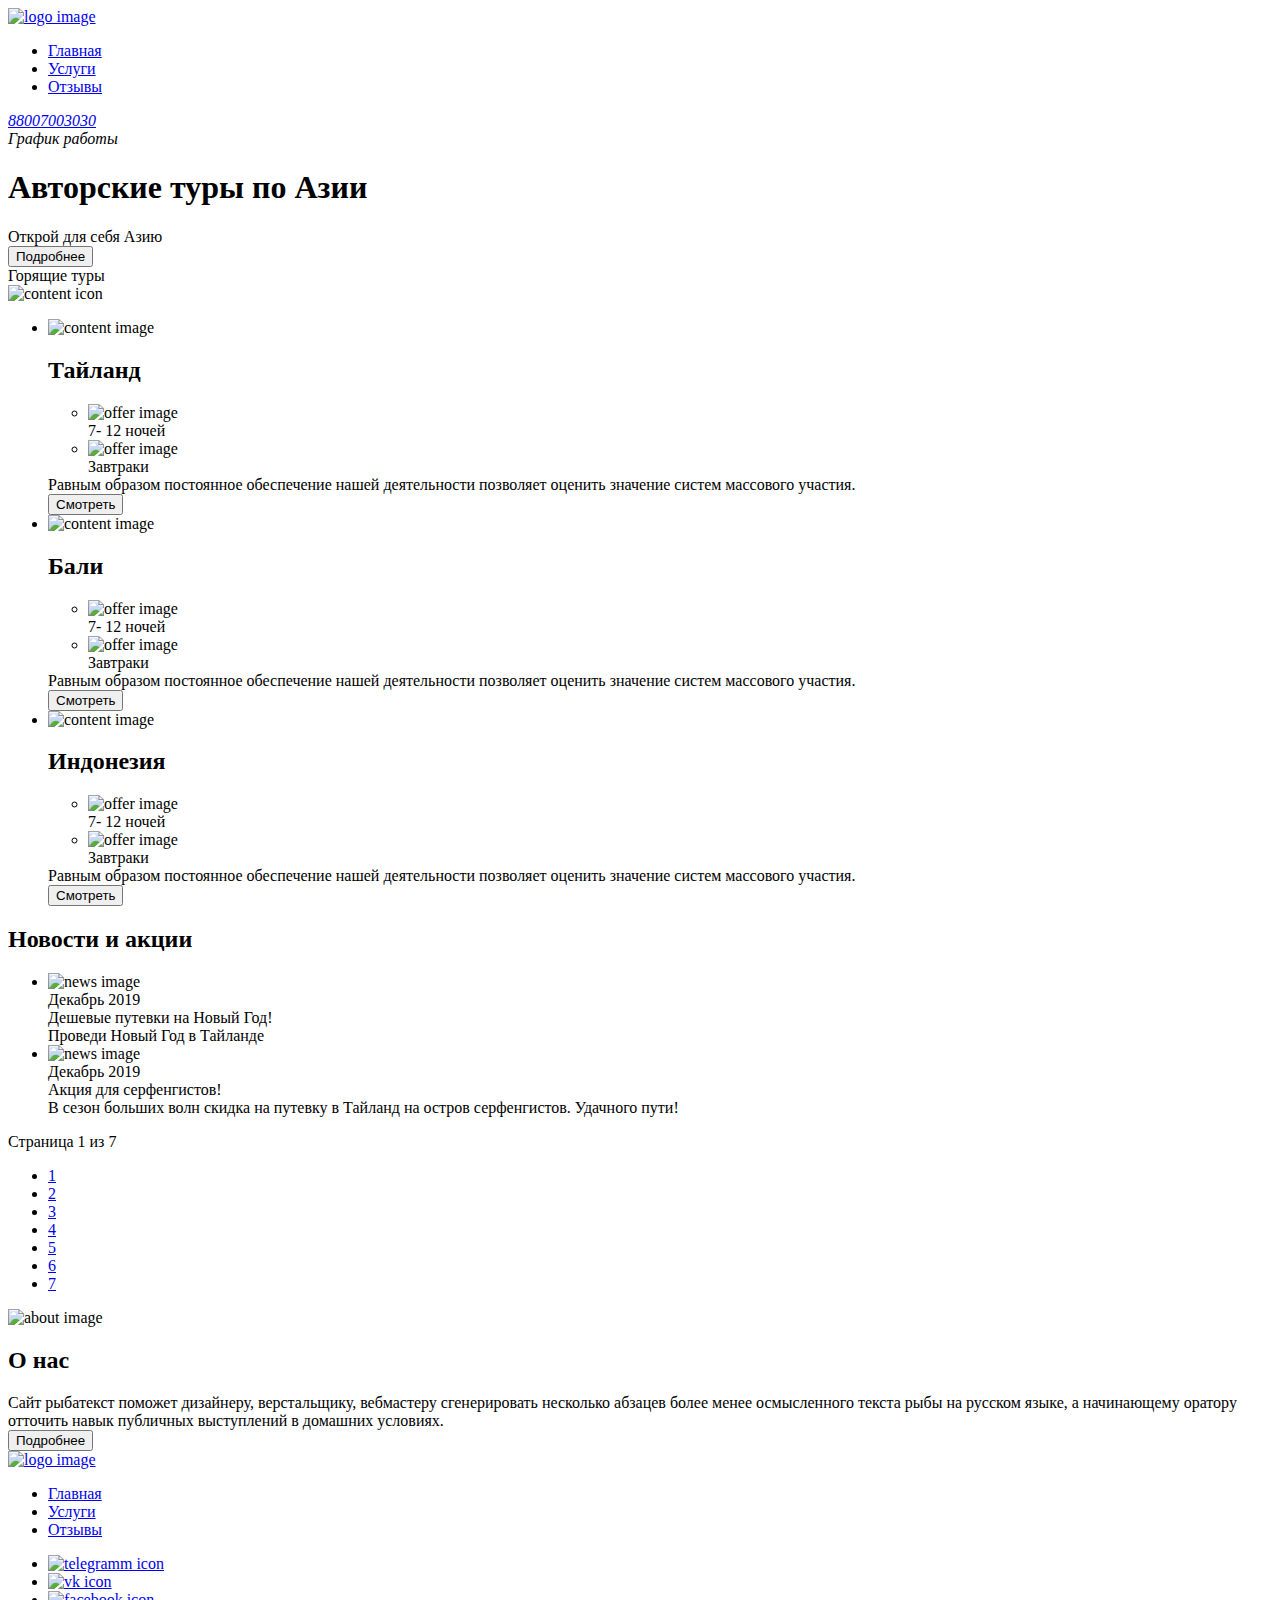
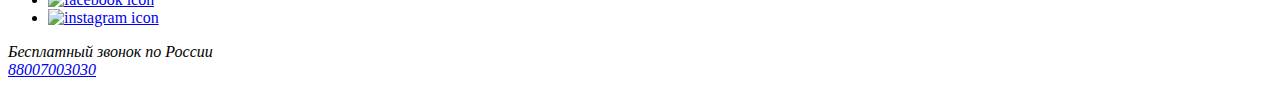
==== index.html @ bbbcaaaf "Add files via upload" ====
<!DOCTYPE html>
<html lang="ru">

<head>
    <meta charset="UTF-8">
    <meta http-equiv="X-UA-Compatible" content="IE=edge">
    <meta name="viewport" content="width=device-width, initial-scale=1.0">
    <title>Document</title>
</head>

<body>
    <div class="wrapper">
        <header class="header">
            <div class="logo">
                <a href="#" class="logo__link">
                    <img src="" alt="logo image" class="logo__img">
                </a>
            </div>
            <nav class="menu">
                <ul class="menu__list">
                    <li class="menu__item">
                        <a href="#" class="menu__link">Главная</a>
                    </li>
                    <li class="menu__item">
                        <a href="#" class="menu__link">Услуги</a>
                    </li>
                    <li class="menu__item">
                        <a href="#" class="menu__link">Отзывы</a>
                    </li>
                </ul>
            </nav>
            <address class="phones">
                <a href="tel:+78007003030" class="phones__number">88007003030</a>
                <div class="phones__graph">График работы</div>
            </address>
        </header>
        <main class="main">
            <section class="preview">
                <h1 class="preview__title">Авторские туры по Азии</h1>
                <div class="preview__text">Открой для себя Азию</div>
                <div class="preview__button">
                    <button class="button">Подробнее</button>
                </div>
            </section>
            <article class="content">
                <div class="content__text">Горящие туры</div>
                <img src="#" alt="content icon" class="content__image">
                <ul class="content__list">
                    <li class="content__item">
                        <img src="#" alt="content image" class="content__image">
                        <h2 class="content__title">Тайланд</h2>
                        <ul class="content__item__feature">
                            <li class="content__item__offer">
                                <img src="#" alt="offer image" class="offer__image">
                                <div class="content__item__text">7- 12 ночей</div>
                            </li>
                            <li class="content__item__offer">
                                <img src="#" alt="offer image" class="offer__image">
                                <div class="content__item__text">Завтраки</div>
                            </li>
                        </ul>
                        <div class="content__text">Равным образом постоянное обеспечение нашей деятельности позволяет оценить значение систем массового участия.</div>
                        <div class="content__button">
                            <button class="button">Смотреть</button>
                        </div>
                    </li>
                    <li class="content__item">
                        <img src="#" alt="content image" class="content__image">
                        <h2 class="content__title">Бали</h2>
                        <ul class="content__item__feature">
                            <li class="content__item__offer">
                                <img src="#" alt="offer image" class="offer__image">
                                <div class="content__item__text">7- 12 ночей</div>
                            </li>
                            <li class="content__item__offer">
                                <img src="#" alt="offer image" class="offer__image">
                                <div class="content__item__text">Завтраки</div>
                            </li>
                        </ul>
                        <div class="content__text">Равным образом постоянное обеспечение нашей деятельности позволяет оценить значение систем массового участия.</div>
                        <div class="content__button">
                            <button class="button">Смотреть</button>
                        </div>
                    </li>
                    <li class="content__item">
                        <img src="#" alt="content image" class="content__image">
                        <h2 class="content__title">Индонезия</h2>
                        <ul class="content__item__feature">
                            <li class="content__item__offer">
                                <img src="#" alt="offer image" class="offer__image">
                                <div class="content__item__text">7- 12 ночей</div>
                            </li>
                            <li class="content__item__offer">
                                <img src="#" alt="offer image" class="offer__image">
                                <div class="content__item__text">Завтраки</div>
                            </li>
                        </ul>
                        <div class="content__text">Равным образом постоянное обеспечение нашей деятельности позволяет оценить значение систем массового участия.</div>
                        <div class="content__button">
                            <button class="button">Смотреть</button>
                        </div>
                    </li>
                </ul>

            </article>          
            <div class="news">
                <h2 class="news__title">Новости и акции</h2>
                <ul class="news__list">
                    <li class="news__item">
                        <img src="" alt="news image" class="news__image">
                        <div class="news__date">
                            <span class="news__date-month">Декабрь</span>
                            <span class="news__date-year">2019</span>
                        </div>
                        <div class="news__subtitle">Дешевые путевки на Новый Год!</div>
                        <div class="news__info">Проведи Новый Год в Тайланде</div>
                    </li>
                    <li class="news__item">
                        <img src="" alt="news image" class="news__image">
                        <div class="news__date">
                            <span class="news__date-month">Декабрь</span>
                            <span class="news__date-year">2019</span>
                        </div>
                        <div class="news__subtitle">Акция для серфенгистов!</div>
                        <div class="news__info">В сезон больших волн скидка на путевку в Тайланд на остров серфенгистов. Удачного пути!</div>
                    </li>
                </ul>
                <div class="paginator">
                    <div class="paginator__display">
                        Страница 
                        <span class="paginator__display-current">1</span>
                        из
                        <span class="paginator__display-current">7</span>
                    </div>
                <ul class="paginator__list">
                    <li class="paginator__item">
                        <a href="#" class="paginator__link">1</a>
                    </li>
                    <li class="paginator__item">
                        <a href="#" class="paginator__link">2</a>
                    </li>
                    <li class="paginator__item">
                        <a href="#" class="paginator__link">3</a>
                    </li>
                    <li class="paginator__item">
                        <a href="#" class="paginator__link">4</a>
                    </li>
                    <li class="paginator__item">
                        <a href="#" class="paginator__link">5</a>
                    </li>
                    <li class="paginator__item">
                        <a href="#" class="paginator__link">6</a>
                    </li>
                    <li class="paginator__item">
                        <a href="#" class="paginator__link">7</a>
                    </li>
                </ul>
                </div>
            </div>
            <div class="about">
                <img src="#" alt="about image" class="about__image">
                <div class="about__content">
                    <h2 class="about__title">О нас</h2>
                    <div class="about__information">
                        Сайт рыбатекст поможет дизайнеру, верстальщику, вебмастеру сгенерировать несколько абзацев более менее осмысленного текста рыбы на русском языке, а начинающему оратору отточить навык публичных выступлений в домашних условиях. 
                    </div>
                    <div class="about__button">
                        <button class="button">Подробнее</button>
                    </div>
                </div>
            </div>
        </main>
        <footer class="footer">
            <div class="logo">
                <a href="#" class="logo__link">
                    <img src="" alt="logo image" class="logo__img">
                </a>
            </div>
            <nav class="menu">
                <ul class="menu__list">
                    <li class="menu__item">
                        <a href="#" class="menu__link">Главная</a>
                    </li>
                    <li class="menu__item">
                        <a href="#" class="menu__link">Услуги</a>
                    </li>
                    <li class="menu__item">
                        <a href="#" class="menu__link">Отзывы</a>
                    </li>
                </ul>
            </nav>
            <div class="socials">
                <ul class="socials__list">
                    <li class="socials__item">
                        <a href="#" class="socials__link">
                            <img src="#" alt="telegramm icon" class="socials__icon">
                        </a>
                    </li>
                    <li class="socials__item">
                        <a href="#" class="socials__link">
                            <img src="#" alt="vk icon" class="socials__icon">
                        </a>
                    </li>
                    <li class="socials__item">
                        <a href="#" class="socials__link">
                            <img src="#" alt="facebook icon" class="socials__icon">
                        </a>
                    </li>
                    <li class="socials__item">
                        <a href="#" class="socials__link">
                            <img src="#" alt="instagram icon" class="socials__icon">
                        </a>
                    </li>
                </ul>
            </div>
            <address class="phones">
                <div class="phones__graph">Бесплатный звонок по России</div>
                <a href="tel:+78007003030" class="phones__number">88007003030</a>
            </address>
        </footer>
    </div>
</body>
</html>
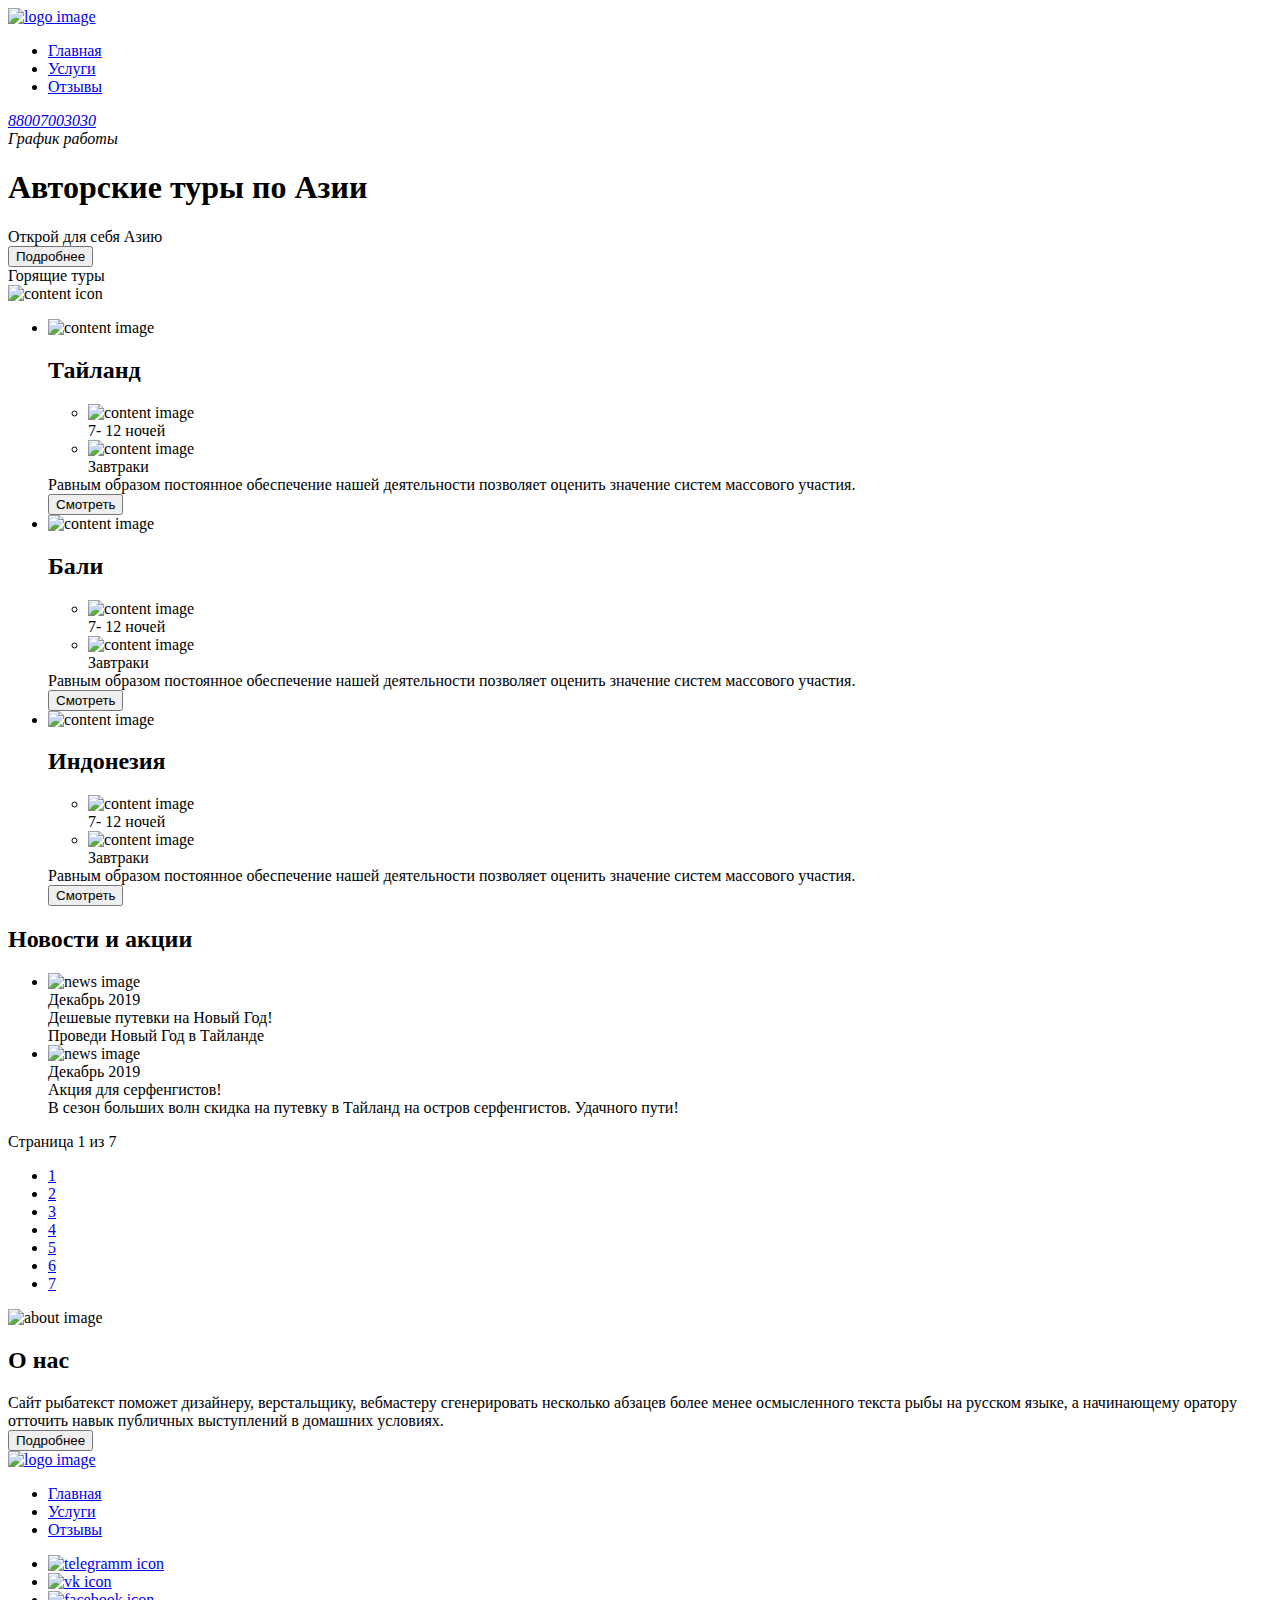
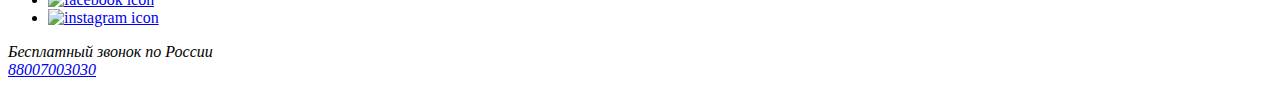
==== commit 7368dc26: "Исправил замечания" ====
--- a/index.html
+++ b/index.html
@@ -43,77 +43,86 @@
                 </div>
             </section>
             <article class="content">
-                <div class="content__text">Горящие туры</div>
-                <img src="#" alt="content icon" class="content__image">
-                <ul class="content__list">
-                    <li class="content__item">
-                        <img src="#" alt="content image" class="content__image">
-                        <h2 class="content__title">Тайланд</h2>
-                        <ul class="content__item__feature">
-                            <li class="content__item__offer">
-                                <img src="#" alt="offer image" class="offer__image">
-                                <div class="content__item__text">7- 12 ночей</div>
-                            </li>
-                            <li class="content__item__offer">
-                                <img src="#" alt="offer image" class="offer__image">
-                                <div class="content__item__text">Завтраки</div>
-                            </li>
-                        </ul>
-                        <div class="content__text">Равным образом постоянное обеспечение нашей деятельности позволяет оценить значение систем массового участия.</div>
-                        <div class="content__button">
-                            <button class="button">Смотреть</button>
-                        </div>
-                    </li>
-                    <li class="content__item">
-                        <img src="#" alt="content image" class="content__image">
-                        <h2 class="content__title">Бали</h2>
-                        <ul class="content__item__feature">
-                            <li class="content__item__offer">
-                                <img src="#" alt="offer image" class="offer__image">
-                                <div class="content__item__text">7- 12 ночей</div>
-                            </li>
-                            <li class="content__item__offer">
-                                <img src="#" alt="offer image" class="offer__image">
-                                <div class="content__item__text">Завтраки</div>
-                            </li>
-                        </ul>
-                        <div class="content__text">Равным образом постоянное обеспечение нашей деятельности позволяет оценить значение систем массового участия.</div>
-                        <div class="content__button">
-                            <button class="button">Смотреть</button>
-                        </div>
-                    </li>
-                    <li class="content__item">
-                        <img src="#" alt="content image" class="content__image">
-                        <h2 class="content__title">Индонезия</h2>
-                        <ul class="content__item__feature">
-                            <li class="content__item__offer">
-                                <img src="#" alt="offer image" class="offer__image">
-                                <div class="content__item__text">7- 12 ночей</div>
-                            </li>
-                            <li class="content__item__offer">
-                                <img src="#" alt="offer image" class="offer__image">
-                                <div class="content__item__text">Завтраки</div>
-                            </li>
-                        </ul>
-                        <div class="content__text">Равным образом постоянное обеспечение нашей деятельности позволяет оценить значение систем массового участия.</div>
-                        <div class="content__button">
-                            <button class="button">Смотреть</button>
-                        </div>
-                    </li>
-                </ul>
-
-            </article>          
+                <div class="contnet__title">
+                    <div class="content__text">Горящие туры</div>
+                    <img src="#" alt="content icon" class="content__image">
+                    <ul class="content__list">
+                        <li class="content__item">
+                            <img src="#" alt="content image" class="content__image">
+                            <h2 class="content__title">Тайланд</h2>
+                            <ul class="content__item-feature">
+                                <li class="content__item-offer">
+                                    <img src="#" alt="content image" class="content__image">
+                                    <div class="content__item-text">7- 12 ночей</div>
+                                </li>
+                                <li class="content__item-offer">
+                                    <img src="#" alt="content image" class="content__image">
+                                    <div class="content__item-text">Завтраки</div>
+                                </li>
+                            </ul>
+                            <div class="content__text">Равным образом постоянное обеспечение нашей деятельности
+                                позволяет
+                                оценить значение систем массового участия.</div>
+                            <div class="content__button">
+                                <button class="button">Смотреть</button>
+                            </div>
+                        </li>
+                        <li class="content__item">
+                            <img src="#" alt="content image" class="content__image">
+                            <h2 class="content__title">Бали</h2>
+                            <ul class="content__item-feature">
+                                <li class="content__item-offer">
+                                    <img src="#" alt="content image" class="content__image">
+                                    <div class="content__item-text">7- 12 ночей</div>
+                                </li>
+                                <li class="content__item-offer">
+                                    <img src="#" alt="content image" class="content__image">
+                                    <div class="content__item-text">Завтраки</div>
+                                </li>
+                            </ul>
+                            <div class="content__text">Равным образом постоянное обеспечение нашей деятельности
+                                позволяет
+                                оценить значение систем массового участия.</div>
+                            <div class="content__button">
+                                <button class="button">Смотреть</button>
+                            </div>
+                        </li>
+                        <li class="content__item">
+                            <img src="#" alt="content image" class="content__image">
+                            <h2 class="content__title">Индонезия</h2>
+                            <ul class="content__item-feature">
+                                <li class="content__item-offer">
+                                    <img src="#" alt="content image" class="content__image">
+                                    <div class="content__item-text">7- 12 ночей</div>
+                                </li>
+                                <li class="content__item-offer">
+                                    <img src="#" alt="content image" class="content__image">
+                                    <div class="content__item-text">Завтраки</div>
+                                </li>
+                            </ul>
+                            <div class="content__text">Равным образом постоянное обеспечение нашей деятельности
+                                позволяет
+                                оценить значение систем массового участия.</div>
+                            <div class="content__button">
+                                <button class="button">Смотреть</button>
+                            </div>
+                        </li>
+                    </ul>
+                </div>
+            </article>
             <div class="news">
                 <h2 class="news__title">Новости и акции</h2>
                 <ul class="news__list">
                     <li class="news__item">
                         <img src="" alt="news image" class="news__image">
-                        <div class="news__date">
-                            <span class="news__date-month">Декабрь</span>
-                            <span class="news__date-year">2019</span>
+                        <div class="news__subtitle">
+                            <div class="news__date">
+                                <span class="news__date-month">Декабрь</span>
+                                <span class="news__date-year">2019</span>
+                            </div>
+                            <div class="news__subtitle">Дешевые путевки на Новый Год!</div>
+                            <div class="news__info">Проведи Новый Год в Тайланде</div>
                         </div>
-                        <div class="news__subtitle">Дешевые путевки на Новый Год!</div>
-                        <div class="news__info">Проведи Новый Год в Тайланде</div>
                     </li>
                     <li class="news__item">
                         <img src="" alt="news image" class="news__image">
@@ -122,39 +131,40 @@
                             <span class="news__date-year">2019</span>
                         </div>
                         <div class="news__subtitle">Акция для серфенгистов!</div>
-                        <div class="news__info">В сезон больших волн скидка на путевку в Тайланд на остров серфенгистов. Удачного пути!</div>
+                        <div class="news__info">В сезон больших волн скидка на путевку в Тайланд на остров серфенгистов.
+                            Удачного пути!</div>
                     </li>
                 </ul>
                 <div class="paginator">
                     <div class="paginator__display">
-                        Страница 
+                        Страница
                         <span class="paginator__display-current">1</span>
                         из
                         <span class="paginator__display-current">7</span>
                     </div>
-                <ul class="paginator__list">
-                    <li class="paginator__item">
-                        <a href="#" class="paginator__link">1</a>
-                    </li>
-                    <li class="paginator__item">
-                        <a href="#" class="paginator__link">2</a>
-                    </li>
-                    <li class="paginator__item">
-                        <a href="#" class="paginator__link">3</a>
-                    </li>
-                    <li class="paginator__item">
-                        <a href="#" class="paginator__link">4</a>
-                    </li>
-                    <li class="paginator__item">
-                        <a href="#" class="paginator__link">5</a>
-                    </li>
-                    <li class="paginator__item">
-                        <a href="#" class="paginator__link">6</a>
-                    </li>
-                    <li class="paginator__item">
-                        <a href="#" class="paginator__link">7</a>
-                    </li>
-                </ul>
+                    <ul class="paginator__list">
+                        <li class="paginator__item">
+                            <a href="#" class="paginator__link">1</a>
+                        </li>
+                        <li class="paginator__item">
+                            <a href="#" class="paginator__link">2</a>
+                        </li>
+                        <li class="paginator__item">
+                            <a href="#" class="paginator__link">3</a>
+                        </li>
+                        <li class="paginator__item">
+                            <a href="#" class="paginator__link">4</a>
+                        </li>
+                        <li class="paginator__item">
+                            <a href="#" class="paginator__link">5</a>
+                        </li>
+                        <li class="paginator__item">
+                            <a href="#" class="paginator__link">6</a>
+                        </li>
+                        <li class="paginator__item">
+                            <a href="#" class="paginator__link">7</a>
+                        </li>
+                    </ul>
                 </div>
             </div>
             <div class="about">
@@ -162,7 +172,9 @@
                 <div class="about__content">
                     <h2 class="about__title">О нас</h2>
                     <div class="about__information">
-                        Сайт рыбатекст поможет дизайнеру, верстальщику, вебмастеру сгенерировать несколько абзацев более менее осмысленного текста рыбы на русском языке, а начинающему оратору отточить навык публичных выступлений в домашних условиях. 
+                        Сайт рыбатекст поможет дизайнеру, верстальщику, вебмастеру сгенерировать несколько абзацев более
+                        менее осмысленного текста рыбы на русском языке, а начинающему оратору отточить навык публичных
+                        выступлений в домашних условиях.
                     </div>
                     <div class="about__button">
                         <button class="button">Подробнее</button>
@@ -220,4 +232,5 @@
         </footer>
     </div>
 </body>
+
 </html>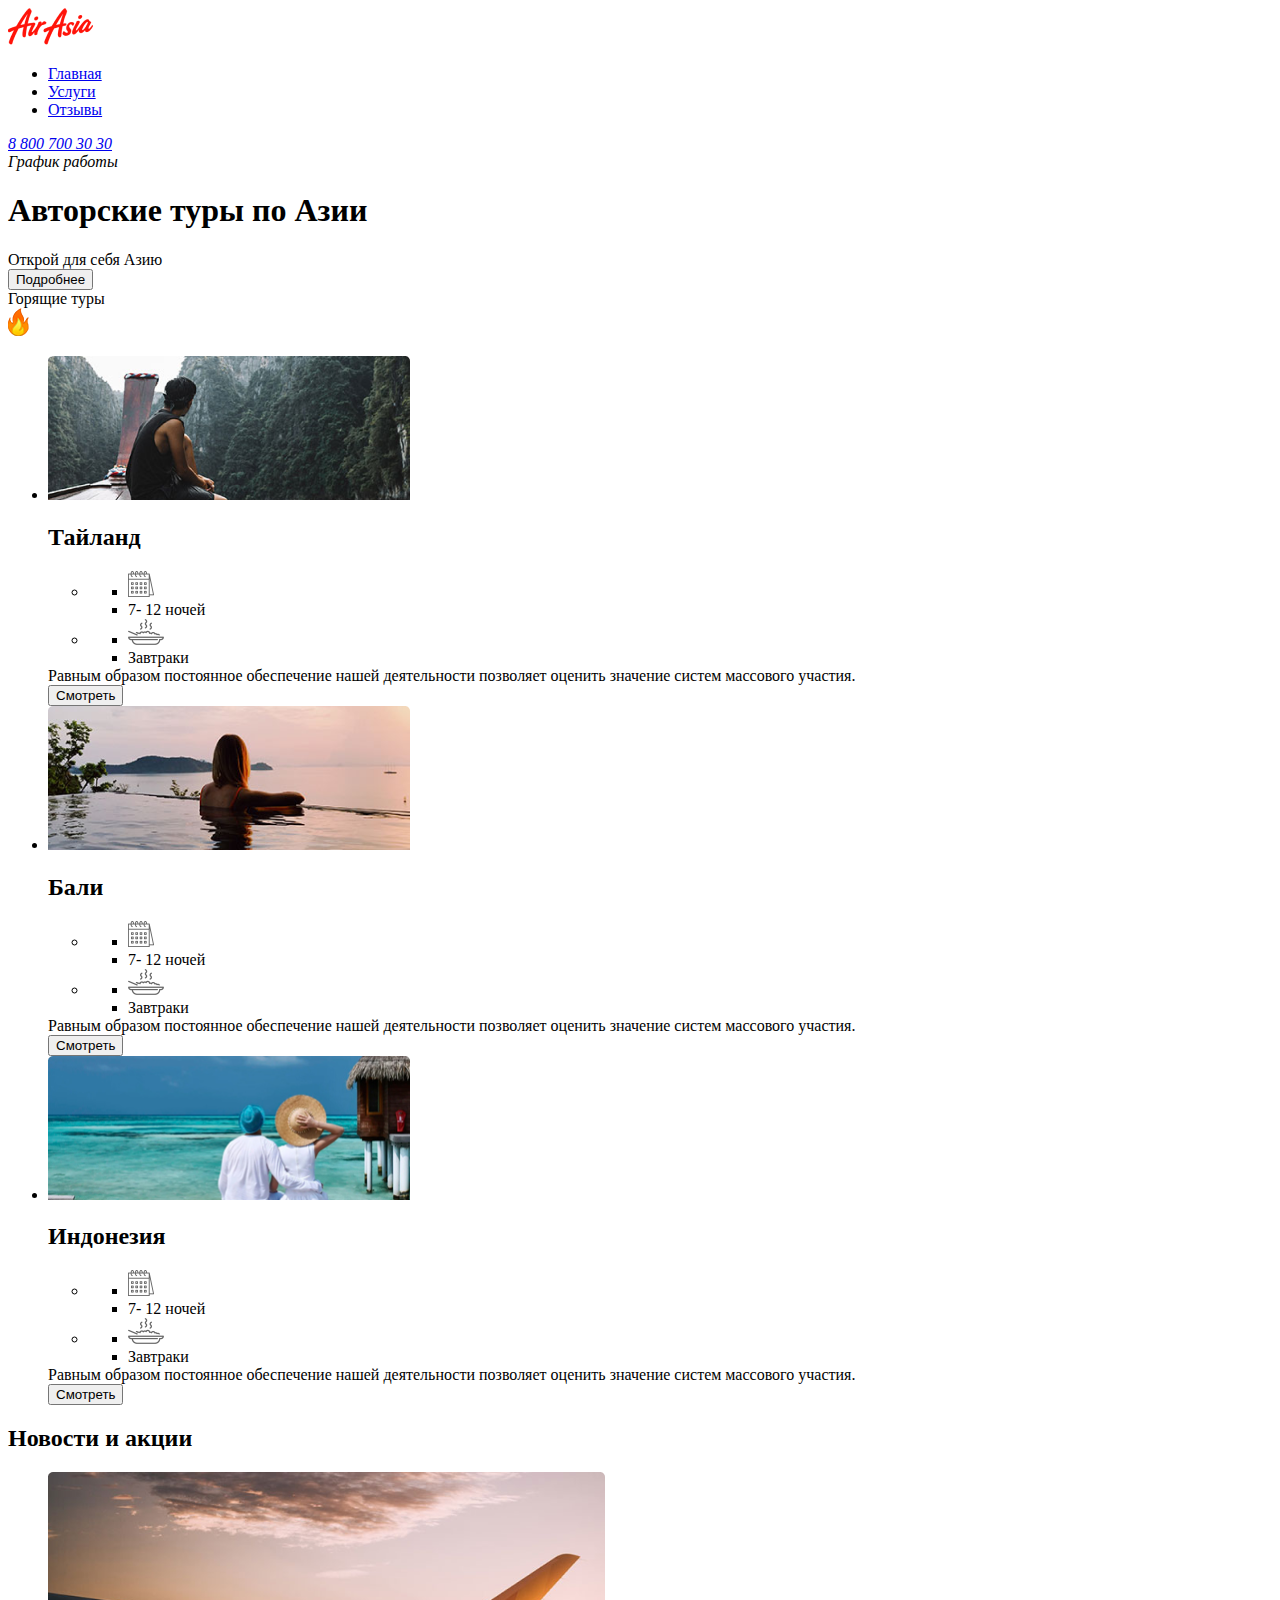
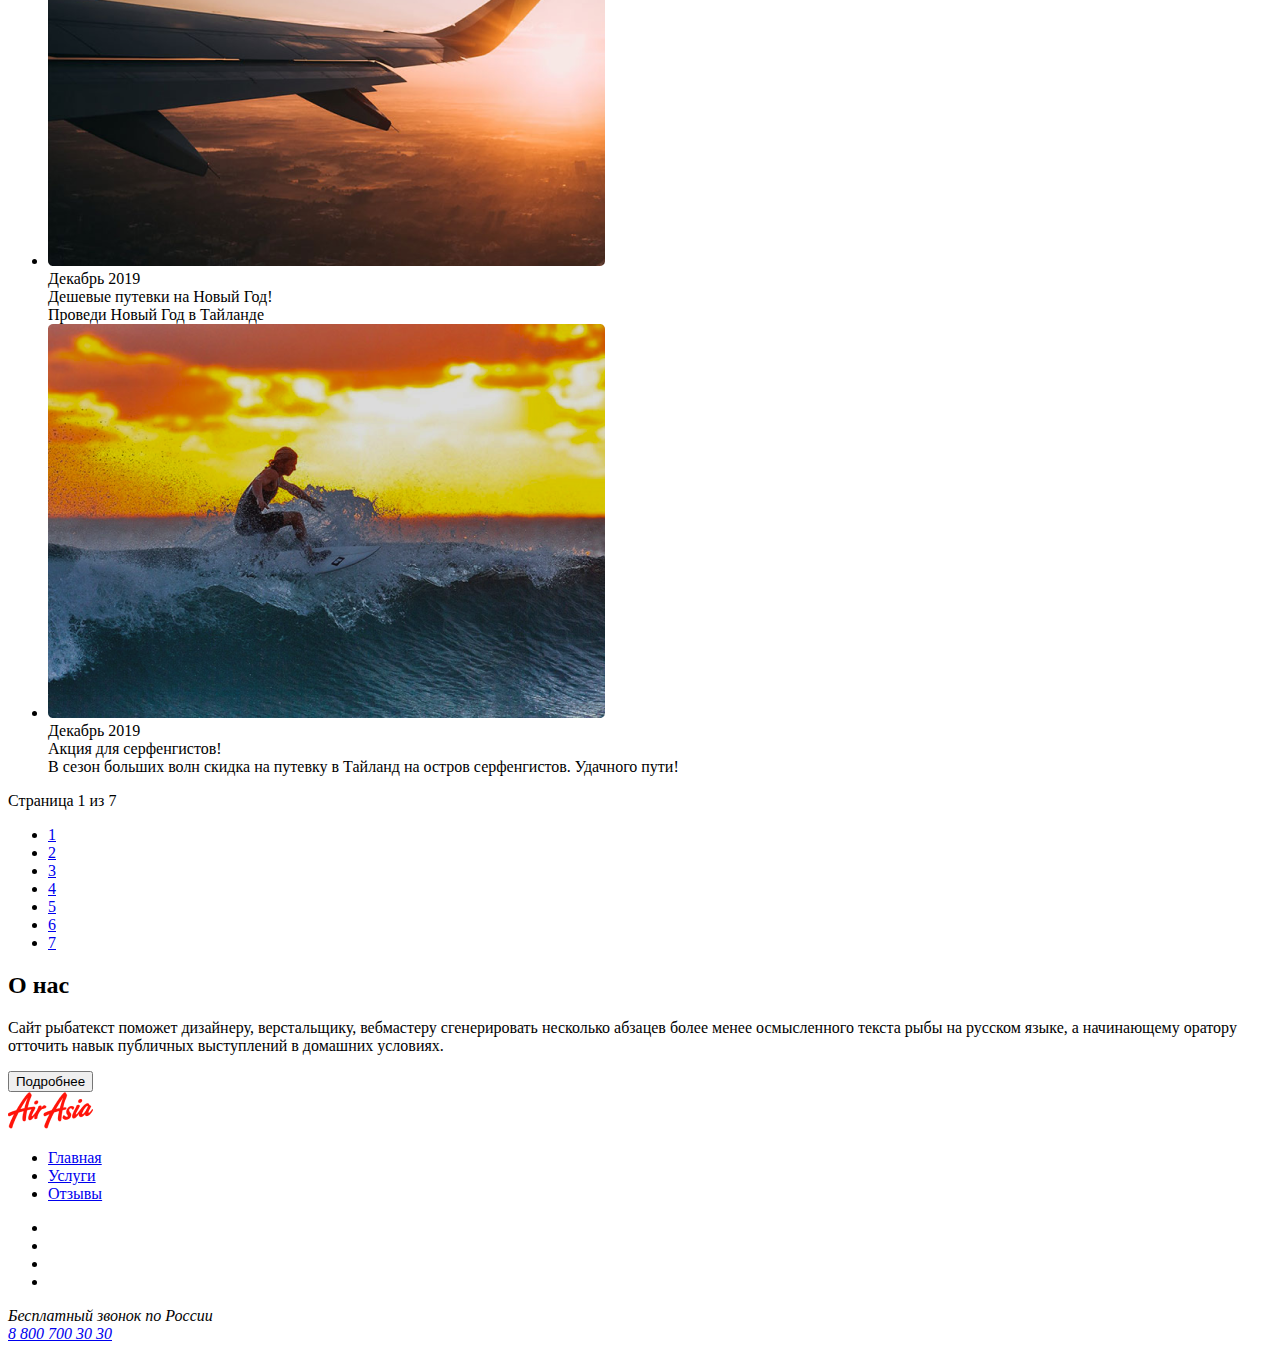
==== commit 039aa217: "Add files via upload" ====
--- a/index.html
+++ b/index.html
@@ -6,230 +6,289 @@
     <meta http-equiv="X-UA-Compatible" content="IE=edge">
     <meta name="viewport" content="width=device-width, initial-scale=1.0">
     <title>Document</title>
+    <link rel="preconnect" href="https://fonts.googleapis.com">
+    <link rel="preconnect" href="https://fonts.gstatic.com" crossorigin>
+    <link href="https://fonts.googleapis.com/css2?family=Open+Sans:wght@400;700&display=swap" rel="stylesheet">
+    <link rel="stylesheet" href="main.css">
 </head>
 
 <body>
-    <div class="wrapper">
-        <header class="header">
-            <div class="logo">
-                <a href="#" class="logo__link">
-                    <img src="" alt="logo image" class="logo__img">
-                </a>
-            </div>
-            <nav class="menu">
-                <ul class="menu__list">
-                    <li class="menu__item">
-                        <a href="#" class="menu__link">Главная</a>
-                    </li>
-                    <li class="menu__item">
-                        <a href="#" class="menu__link">Услуги</a>
-                    </li>
-                    <li class="menu__item">
-                        <a href="#" class="menu__link">Отзывы</a>
-                    </li>
-                </ul>
-            </nav>
-            <address class="phones">
-                <a href="tel:+78007003030" class="phones__number">88007003030</a>
-                <div class="phones__graph">График работы</div>
-            </address>
-        </header>
-        <main class="main">
-            <section class="preview">
-                <h1 class="preview__title">Авторские туры по Азии</h1>
-                <div class="preview__text">Открой для себя Азию</div>
-                <div class="preview__button">
-                    <button class="button">Подробнее</button>
+    <div class="wrapper main-page-wrapper">
+        <div class="container">
+            <header class="header">
+                <div class="logo">
+                    <a href="#" class="logo__link">
+                        <img src="img/logoimage.png" alt="logo image" class="logo__img">
+                    </a>
                 </div>
-            </section>
-            <article class="content">
-                <div class="contnet__title">
-                    <div class="content__text">Горящие туры</div>
-                    <img src="#" alt="content icon" class="content__image">
+                <nav class="menu">
+                    <ul class="menu__list">
+                        <li class="menu__item menu__item--active">
+                            <a href="#" class="menu__link">Главная</a>
+                        </li>
+                        <li class="menu__item menu__item--active">
+                            <a href="#" class="menu__link">Услуги</a>
+                        </li>
+                        <li class="menu__item menu__item--active">
+                            <a href="#" class="menu__link">Отзывы</a>
+                        </li>
+                    </ul>
+                </nav>
+                <address class="phones">
+                    <a href="tel:+78007003030" class="phones__number">8 800 700 30 30</a>
+                    <div class="phones__graph">График работы</div>
+                </address>
+            </header>
+            <main class="main">
+                <section class="preview">
+                    <h1 class="preview__title">Авторские туры по Азии</h1>
+                    <div class="preview__text">Открой для себя Азию</div>
+                    <div class="preview__button">
+                        <button class="button">Подробнее</button>
+                    </div>
+                </section>
+                <article class="content">
+                    <div class="content__section">
+                        <div class="content__subtitle">Горящие туры</div>
+                        <img src="img/flame.png" alt="content icon" class="content__subtitle">
+                    </div>
                     <ul class="content__list">
                         <li class="content__item">
-                            <img src="#" alt="content image" class="content__image">
-                            <h2 class="content__title">Тайланд</h2>
-                            <ul class="content__item-feature">
-                                <li class="content__item-offer">
-                                    <img src="#" alt="content image" class="content__image">
-                                    <div class="content__item-text">7- 12 ночей</div>
-                                </li>
-                                <li class="content__item-offer">
-                                    <img src="#" alt="content image" class="content__image">
-                                    <div class="content__item-text">Завтраки</div>
+                            <img src="img/river.png" alt="content image" class="content__image">
+                            <div class="content__padding">
+                                <h2 class="content__title">Тайланд</h2>
+                                <ul class="content__item-feature">
+                                    <li class="content__item-offer">
+                                        <ul class="content__item-service">
+                                            <li class="content__item-calendar">
+                                                <img src="img/calendar.png" alt="content image" class="content__image ">
+                                            </li>
+                                            <li class="content__item-calendar">
+                                                <div class="content__item-text ">7- 12 ночей</div>
+                                            </li>
+                                        </ul>
+                                    </li>
+                                    <li class="content__item-offer">
+                                        <ul class="content__item-service">
+                                            <li class="content__item-meal">
+                                                <img src="img/meal.png" alt="content image" class="content__image ">
+                                            </li>
+                                            <li class="content__item-meal">
+                                                <div class="content__item-text ">Завтраки</div>
+                                            </li>
+                                        </ul>
+                                    </li>
+                                </ul>
+                                <div class="content__text">Равным образом постоянное обеспечение нашей деятельности
+                                    позволяет
+                                    оценить значение систем массового участия.</div>
+                                <div class="content__button">
+                                    <button class="button button--border">Смотреть</button>
+                                </div>
+                            </div>
+                        </li>
+                        <li class="content__item">
+                            <img src="img/pool.png" alt="content image" class="content__image">
+                            <div class="content__padding">
+                                <h2 class="content__title">Бали</h2>
+                                <ul class="content__item-feature">
+                                    <li class="content__item-offer">
+                                        <ul class="content__item-service">
+                                            <li class="content__item-calendar">
+                                                <img src="img/calendar.png" alt="content image" class="content__image ">
+                                            </li>
+                                            <li class="content__item-calendar">
+                                                <div class="content__item-text ">7- 12 ночей</div>
+                                            </li>
+                                        </ul>
+                                    </li>
+                                    <li class="content__item-offer">
+                                        <ul class="content__item-service">
+                                            <li class="content__item-meal">
+                                                <img src="img/meal.png" alt="content image" class="content__image ">
+                                            </li>
+                                            <li class="content__item-meal">
+                                                <div class="content__item-text ">Завтраки</div>
+                                            </li>
+                                        </ul>
+                                    </li>
+                                </ul>
+                                <div class="content__text">Равным образом постоянное обеспечение нашей деятельности
+                                    позволяет
+                                    оценить значение систем массового участия.</div>
+                                <div class="content__button">
+                                    <button class="button">Смотреть</button>
+                                </div>
+                            </div>
+                        </li>
+                        <li class="content__item">
+                            <img src="img/ocean.png" alt="content image" class="content__image">
+                            <div class="content__padding">
+                                <h2 class="content__title">Индонезия</h2>
+                                <ul class="content__item-feature">
+                                    <li class="content__item-offer">
+                                        <ul class="content__item-service">
+                                            <li class="content__item-calendar">
+                                                <img src="img/calendar.png" alt="content image" class="content__image ">
+                                            </li>
+                                            <li class="content__item-calendar">
+                                                <div class="content__item-text ">7- 12 ночей</div>
+                                            </li>
+                                        </ul>
+                                    </li>
+                                    <li class="content__item-offer">
+                                        <ul class="content__item-service">
+                                            <li class="content__item-meal">
+                                                <img src="img/meal.png" alt="content image" class="content__image ">
+                                            </li>
+                                            <li class="content__item-meal">
+                                                <div class="content__item-text ">Завтраки</div>
+                                            </li>
+                                        </ul>
+                                    </li>
+                                </ul>
+                                <div class="content__text">Равным образом постоянное обеспечение нашей деятельности
+                                    позволяет
+                                    оценить значение систем массового участия.</div>
+                                <div class="content__button">
+                                    <button class="button button--border">Смотреть</button>
+                                </div>
+                            </div>
+                        </li>
+                    </ul>
+
+                </article>
+                <div class="news">
+                    <h2 class="news__title">Новости и акции</h2>
+                    <ul class="news__list">
+                        <li class="news__item">
+                            <img src="img/plain.png" alt="news image" class="news__image">
+                            <div class="news__content">
+                                <div class="news__date">
+                                    <span class="news__date-month">Декабрь</span>
+                                    <span class="news__date-year">2019</span>
+                                </div>
+                                <div class="news__subtitle">Дешевые путевки на Новый Год!</div>
+                                <div class="news__info">Проведи Новый Год в Тайланде</div>
+                            </div>
+                        </li>
+                        <li class="news__item">
+                            <img src="img/Surfer.png" alt="news image" class="news__image">
+                            <div class="news__content">
+                                <div class="news__date">
+                                    <span class="news__date-month">Декабрь</span>
+                                    <span class="news__date-year">2019</span>
+                                </div>
+                                <div class="news__subtitle">Акция для серфенгистов!</div>
+                                <div class="news__info">В сезон больших волн скидка на путевку в Тайланд на остров
+                                    серфенгистов.
+                                    Удачного пути!</div>
+                            </div>
+                        </li>
+                    </ul>
+                    <div class="paginator">
+                        <div class="paginator__display">
+                            Страница
+                            <span class="paginator__display-current">1</span>
+                            из
+                            <span class="paginator__display-current">7</span>
+                        </div>
+                        <ul class="paginator__list">
+                            <li class="paginator__item">
+                                <a href="#" class="paginator__link">1</a>
+                            </li>
+                            <li class="paginator__item">
+                                <a href="#" class="paginator__link">2</a>
+                            </li>
+                            <li class="paginator__item">
+                                <a href="#" class="paginator__link">3</a>
+                            </li>
+                            <li class="paginator__item">
+                                <a href="#" class="paginator__link">4</a>
+                            </li>
+                            <li class="paginator__item">
+                                <a href="#" class="paginator__link">5</a>
+                            </li>
+                            <li class="paginator__item">
+                                <a href="#" class="paginator__link">6</a>
+                            </li>
+                            <li class="paginator__item">
+                                <a href="#" class="paginator__link">7</a>
+                            </li>
+                        </ul>
+                    </div>
+                </div>
+                <section class="section">
+                    <div class="container">
+                        <div class="about">
+                            <div class="about__desc">
+                                <h2 class="about__title">О нас</h2>
+                                <div class="about__desc-text">
+                                    <p>Сайт рыбатекст поможет дизайнеру, верстальщику, вебмастеру сгенерировать
+                                        несколько
+                                        абзацев
+                                        более
+                                        менее осмысленного текста рыбы на русском языке, а начинающему оратору отточить
+                                        навык
+                                        публичных
+                                        выступлений в домашних условиях.</p>
+                                </div>
+                                <div class="about__button">
+                                    <button class="button">Подробнее</button>
+                                </div>
+                            </div>
+                        </div>
+                    </div>
+
+                </section>
+
+            </main>
+            <footer class="footer-container">
+                <div class="container footer-container__content">
+                    <d class="footer">
+                        <div class="logo">
+                            <a href="#" class="logo__link">
+                                <img src="img/logoimage.png" alt="logo image" class="logo__img">
+                            </a>
+                        </div>
+                        <nav class="menu">
+                            <ul class="menu__list">
+                                <li class="menu__item">
+                                    <a href="#" class="menu__link">Главная</a>
+                                </li>
+                                <li class="menu__item">
+                                    <a href="#" class="menu__link">Услуги</a>
+                                </li>
+                                <li class="menu__item">
+                                    <a href="#" class="menu__link">Отзывы</a>
                                 </li>
                             </ul>
-                            <div class="content__text">Равным образом постоянное обеспечение нашей деятельности
-                                позволяет
-                                оценить значение систем массового участия.</div>
-                            <div class="content__button">
-                                <button class="button">Смотреть</button>
-                            </div>
-                        </li>
-                        <li class="content__item">
-                            <img src="#" alt="content image" class="content__image">
-                            <h2 class="content__title">Бали</h2>
-                            <ul class="content__item-feature">
-                                <li class="content__item-offer">
-                                    <img src="#" alt="content image" class="content__image">
-                                    <div class="content__item-text">7- 12 ночей</div>
-                                </li>
-                                <li class="content__item-offer">
-                                    <img src="#" alt="content image" class="content__image">
-                                    <div class="content__item-text">Завтраки</div>
+                        </nav>
+                            <ul class="socials__list">
+                                <li class="socials__item socials__item--icon--telegram">
+                                    <a href="#" class="socials__link"></a>
+                                </li>
+                                <li class="socials__item socials__item--icon--vk">
+                                    <a href="#" class="socials__link"></a>
+                                </li>
+                                <li class="socials__item socials__item--icon--facebook">
+                                    <a href="#" class="socials__link"></a>
+                                </li>
+                                <li class="socials__item socials__item--icon--instagram">
+                                    <a href="#" class="socials__link"></a>
                                 </li>
                             </ul>
-                            <div class="content__text">Равным образом постоянное обеспечение нашей деятельности
-                                позволяет
-                                оценить значение систем массового участия.</div>
-                            <div class="content__button">
-                                <button class="button">Смотреть</button>
-                            </div>
-                        </li>
-                        <li class="content__item">
-                            <img src="#" alt="content image" class="content__image">
-                            <h2 class="content__title">Индонезия</h2>
-                            <ul class="content__item-feature">
-                                <li class="content__item-offer">
-                                    <img src="#" alt="content image" class="content__image">
-                                    <div class="content__item-text">7- 12 ночей</div>
-                                </li>
-                                <li class="content__item-offer">
-                                    <img src="#" alt="content image" class="content__image">
-                                    <div class="content__item-text">Завтраки</div>
-                                </li>
-                            </ul>
-                            <div class="content__text">Равным образом постоянное обеспечение нашей деятельности
-                                позволяет
-                                оценить значение систем массового участия.</div>
-                            <div class="content__button">
-                                <button class="button">Смотреть</button>
-                            </div>
-                        </li>
-                    </ul>
+                        <address class="phones">
+                            <div class="phones__desc">Бесплатный звонок по России</div>
+                            <a href="tel:+78007003030" class="phones__number">8 800 700 30 30</a>
+                        </address>
+                    </div>
+
                 </div>
-            </article>
-            <div class="news">
-                <h2 class="news__title">Новости и акции</h2>
-                <ul class="news__list">
-                    <li class="news__item">
-                        <img src="" alt="news image" class="news__image">
-                        <div class="news__subtitle">
-                            <div class="news__date">
-                                <span class="news__date-month">Декабрь</span>
-                                <span class="news__date-year">2019</span>
-                            </div>
-                            <div class="news__subtitle">Дешевые путевки на Новый Год!</div>
-                            <div class="news__info">Проведи Новый Год в Тайланде</div>
-                        </div>
-                    </li>
-                    <li class="news__item">
-                        <img src="" alt="news image" class="news__image">
-                        <div class="news__date">
-                            <span class="news__date-month">Декабрь</span>
-                            <span class="news__date-year">2019</span>
-                        </div>
-                        <div class="news__subtitle">Акция для серфенгистов!</div>
-                        <div class="news__info">В сезон больших волн скидка на путевку в Тайланд на остров серфенгистов.
-                            Удачного пути!</div>
-                    </li>
-                </ul>
-                <div class="paginator">
-                    <div class="paginator__display">
-                        Страница
-                        <span class="paginator__display-current">1</span>
-                        из
-                        <span class="paginator__display-current">7</span>
-                    </div>
-                    <ul class="paginator__list">
-                        <li class="paginator__item">
-                            <a href="#" class="paginator__link">1</a>
-                        </li>
-                        <li class="paginator__item">
-                            <a href="#" class="paginator__link">2</a>
-                        </li>
-                        <li class="paginator__item">
-                            <a href="#" class="paginator__link">3</a>
-                        </li>
-                        <li class="paginator__item">
-                            <a href="#" class="paginator__link">4</a>
-                        </li>
-                        <li class="paginator__item">
-                            <a href="#" class="paginator__link">5</a>
-                        </li>
-                        <li class="paginator__item">
-                            <a href="#" class="paginator__link">6</a>
-                        </li>
-                        <li class="paginator__item">
-                            <a href="#" class="paginator__link">7</a>
-                        </li>
-                    </ul>
-                </div>
-            </div>
-            <div class="about">
-                <img src="#" alt="about image" class="about__image">
-                <div class="about__content">
-                    <h2 class="about__title">О нас</h2>
-                    <div class="about__information">
-                        Сайт рыбатекст поможет дизайнеру, верстальщику, вебмастеру сгенерировать несколько абзацев более
-                        менее осмысленного текста рыбы на русском языке, а начинающему оратору отточить навык публичных
-                        выступлений в домашних условиях.
-                    </div>
-                    <div class="about__button">
-                        <button class="button">Подробнее</button>
-                    </div>
-                </div>
-            </div>
-        </main>
-        <footer class="footer">
-            <div class="logo">
-                <a href="#" class="logo__link">
-                    <img src="" alt="logo image" class="logo__img">
-                </a>
-            </div>
-            <nav class="menu">
-                <ul class="menu__list">
-                    <li class="menu__item">
-                        <a href="#" class="menu__link">Главная</a>
-                    </li>
-                    <li class="menu__item">
-                        <a href="#" class="menu__link">Услуги</a>
-                    </li>
-                    <li class="menu__item">
-                        <a href="#" class="menu__link">Отзывы</a>
-                    </li>
-                </ul>
-            </nav>
-            <div class="socials">
-                <ul class="socials__list">
-                    <li class="socials__item">
-                        <a href="#" class="socials__link">
-                            <img src="#" alt="telegramm icon" class="socials__icon">
-                        </a>
-                    </li>
-                    <li class="socials__item">
-                        <a href="#" class="socials__link">
-                            <img src="#" alt="vk icon" class="socials__icon">
-                        </a>
-                    </li>
-                    <li class="socials__item">
-                        <a href="#" class="socials__link">
-                            <img src="#" alt="facebook icon" class="socials__icon">
-                        </a>
-                    </li>
-                    <li class="socials__item">
-                        <a href="#" class="socials__link">
-                            <img src="#" alt="instagram icon" class="socials__icon">
-                        </a>
-                    </li>
-                </ul>
-            </div>
-            <address class="phones">
-                <div class="phones__graph">Бесплатный звонок по России</div>
-                <a href="tel:+78007003030" class="phones__number">88007003030</a>
-            </address>
-        </footer>
+
+
+            </footer>
+        </div>
     </div>
 </body>
 
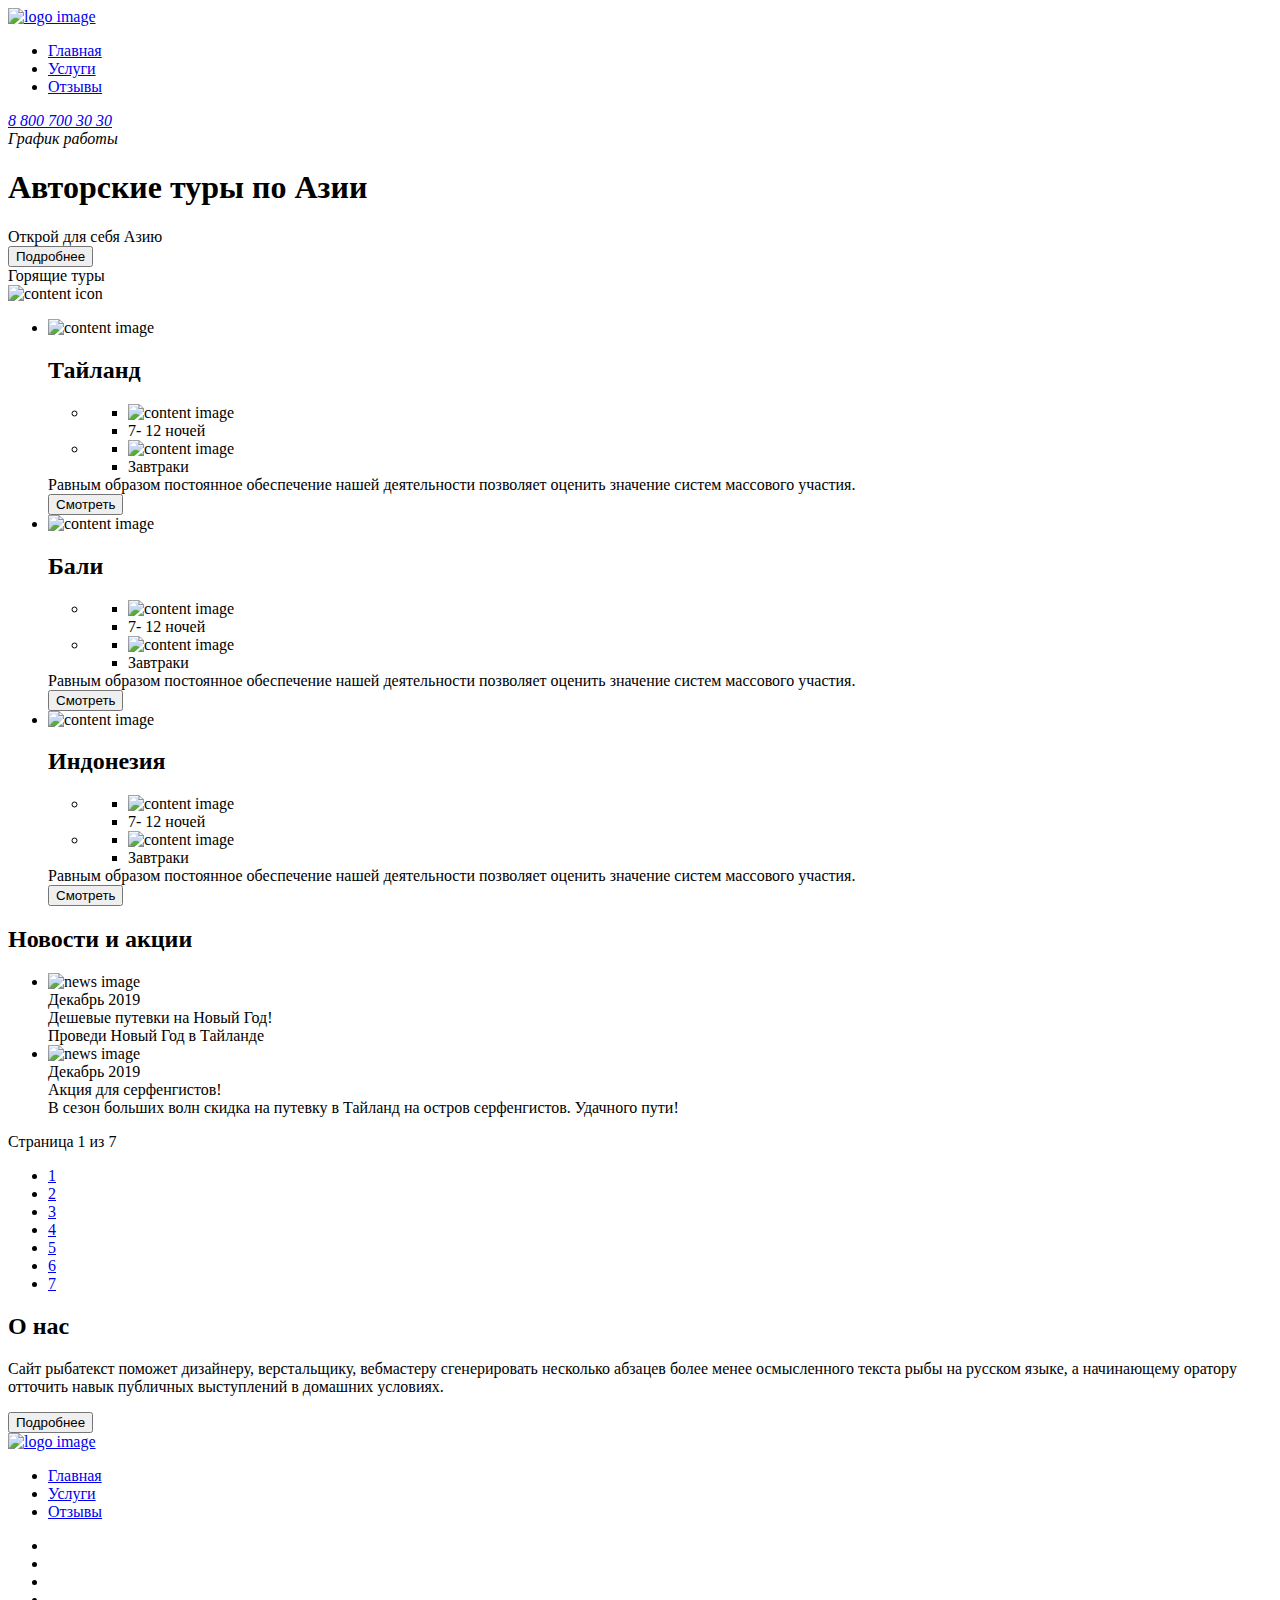
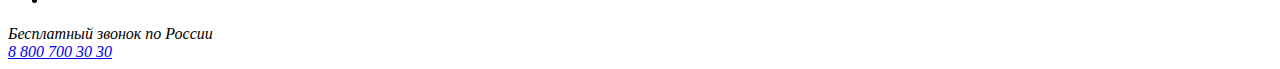
==== commit d7d03f55: "Add files via upload" ====
--- a/index.html
+++ b/index.html
@@ -18,7 +18,7 @@
             <header class="header">
                 <div class="logo">
                     <a href="#" class="logo__link">
-                        <img src="img/logoimage.png" alt="logo image" class="logo__img">
+                        <img src="https://github.com/volodmen/project2/blob/img/img/logoimage.png?raw=true" alt="logo image" class="logo__img">
                     </a>
                 </div>
                 <nav class="menu">
@@ -50,18 +50,18 @@
                 <article class="content">
                     <div class="content__section">
                         <div class="content__subtitle">Горящие туры</div>
-                        <img src="img/flame.png" alt="content icon" class="content__subtitle">
+                        <img src="https://github.com/volodmen/project2/blob/img/img/flame.png?raw=true" alt="content icon" class="content__subtitle">
                     </div>
                     <ul class="content__list">
                         <li class="content__item">
-                            <img src="img/river.png" alt="content image" class="content__image">
+                            <img src="https://github.com/volodmen/project2/blob/img/img/river.png?raw=true" alt="content image" class="content__image">
                             <div class="content__padding">
                                 <h2 class="content__title">Тайланд</h2>
                                 <ul class="content__item-feature">
                                     <li class="content__item-offer">
                                         <ul class="content__item-service">
                                             <li class="content__item-calendar">
-                                                <img src="img/calendar.png" alt="content image" class="content__image ">
+                                                <img src="https://github.com/volodmen/project2/blob/img/img/calendar.png?raw=true" alt="content image" class="content__image ">
                                             </li>
                                             <li class="content__item-calendar">
                                                 <div class="content__item-text ">7- 12 ночей</div>
@@ -71,7 +71,7 @@
                                     <li class="content__item-offer">
                                         <ul class="content__item-service">
                                             <li class="content__item-meal">
-                                                <img src="img/meal.png" alt="content image" class="content__image ">
+                                                <img src="https://github.com/volodmen/project2/blob/img/img/meal.png?raw=true" alt="content image" class="content__image ">
                                             </li>
                                             <li class="content__item-meal">
                                                 <div class="content__item-text ">Завтраки</div>
@@ -88,14 +88,14 @@
                             </div>
                         </li>
                         <li class="content__item">
-                            <img src="img/pool.png" alt="content image" class="content__image">
+                            <img src="https://github.com/volodmen/project2/blob/img/img/pool.png?raw=true" alt="content image" class="content__image">
                             <div class="content__padding">
                                 <h2 class="content__title">Бали</h2>
                                 <ul class="content__item-feature">
                                     <li class="content__item-offer">
                                         <ul class="content__item-service">
                                             <li class="content__item-calendar">
-                                                <img src="img/calendar.png" alt="content image" class="content__image ">
+                                                <img src="https://github.com/volodmen/project2/blob/img/img/calendar.png?raw=true" alt="content image" class="content__image ">
                                             </li>
                                             <li class="content__item-calendar">
                                                 <div class="content__item-text ">7- 12 ночей</div>
@@ -105,7 +105,7 @@
                                     <li class="content__item-offer">
                                         <ul class="content__item-service">
                                             <li class="content__item-meal">
-                                                <img src="img/meal.png" alt="content image" class="content__image ">
+                                                <img src="https://github.com/volodmen/project2/blob/img/img/meal.png?raw=true" alt="content image" class="content__image ">
                                             </li>
                                             <li class="content__item-meal">
                                                 <div class="content__item-text ">Завтраки</div>
@@ -122,14 +122,14 @@
                             </div>
                         </li>
                         <li class="content__item">
-                            <img src="img/ocean.png" alt="content image" class="content__image">
+                            <img src="https://github.com/volodmen/project2/blob/img/img/ocean.png?raw=true" alt="content image" class="content__image">
                             <div class="content__padding">
                                 <h2 class="content__title">Индонезия</h2>
                                 <ul class="content__item-feature">
                                     <li class="content__item-offer">
                                         <ul class="content__item-service">
                                             <li class="content__item-calendar">
-                                                <img src="img/calendar.png" alt="content image" class="content__image ">
+                                                <img src="https://github.com/volodmen/project2/blob/img/img/calendar.png?raw=true" alt="content image" class="content__image ">
                                             </li>
                                             <li class="content__item-calendar">
                                                 <div class="content__item-text ">7- 12 ночей</div>
@@ -139,7 +139,7 @@
                                     <li class="content__item-offer">
                                         <ul class="content__item-service">
                                             <li class="content__item-meal">
-                                                <img src="img/meal.png" alt="content image" class="content__image ">
+                                                <img src="https://github.com/volodmen/project2/blob/img/img/meal.png?raw=true" alt="content image" class="content__image ">
                                             </li>
                                             <li class="content__item-meal">
                                                 <div class="content__item-text ">Завтраки</div>
@@ -162,7 +162,7 @@
                     <h2 class="news__title">Новости и акции</h2>
                     <ul class="news__list">
                         <li class="news__item">
-                            <img src="img/plain.png" alt="news image" class="news__image">
+                            <img src="https://github.com/volodmen/project2/blob/img/img/plain.png?raw=true" alt="news image" class="news__image">
                             <div class="news__content">
                                 <div class="news__date">
                                     <span class="news__date-month">Декабрь</span>
@@ -173,7 +173,7 @@
                             </div>
                         </li>
                         <li class="news__item">
-                            <img src="img/Surfer.png" alt="news image" class="news__image">
+                            <img src="https://github.com/volodmen/project2/blob/img/img/Surfer.png?raw=true" alt="news image" class="news__image">
                             <div class="news__content">
                                 <div class="news__date">
                                     <span class="news__date-month">Декабрь</span>
@@ -248,7 +248,7 @@
                     <d class="footer">
                         <div class="logo">
                             <a href="#" class="logo__link">
-                                <img src="img/logoimage.png" alt="logo image" class="logo__img">
+                                <img src="https://github.com/volodmen/project2/blob/img/img/logoimage.png?raw=true" alt="logo image" class="logo__img">
                             </a>
                         </div>
                         <nav class="menu">
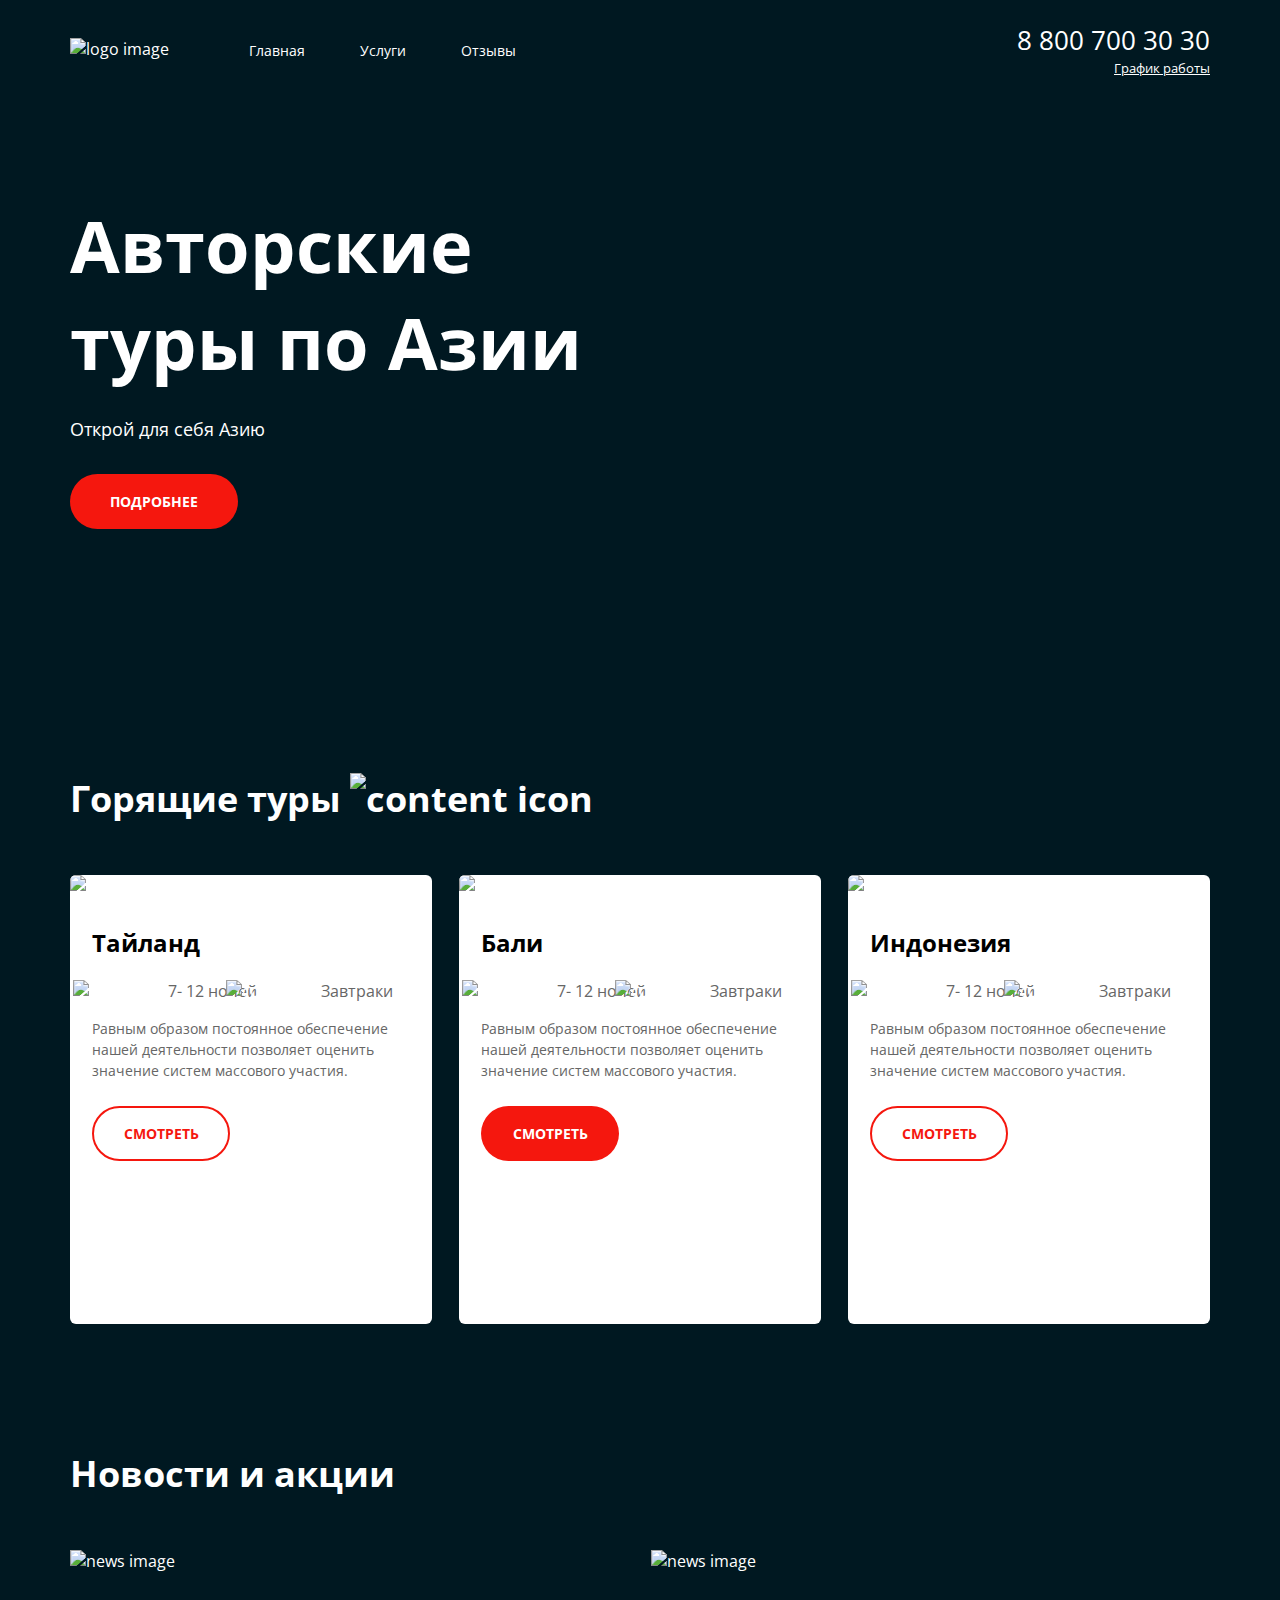
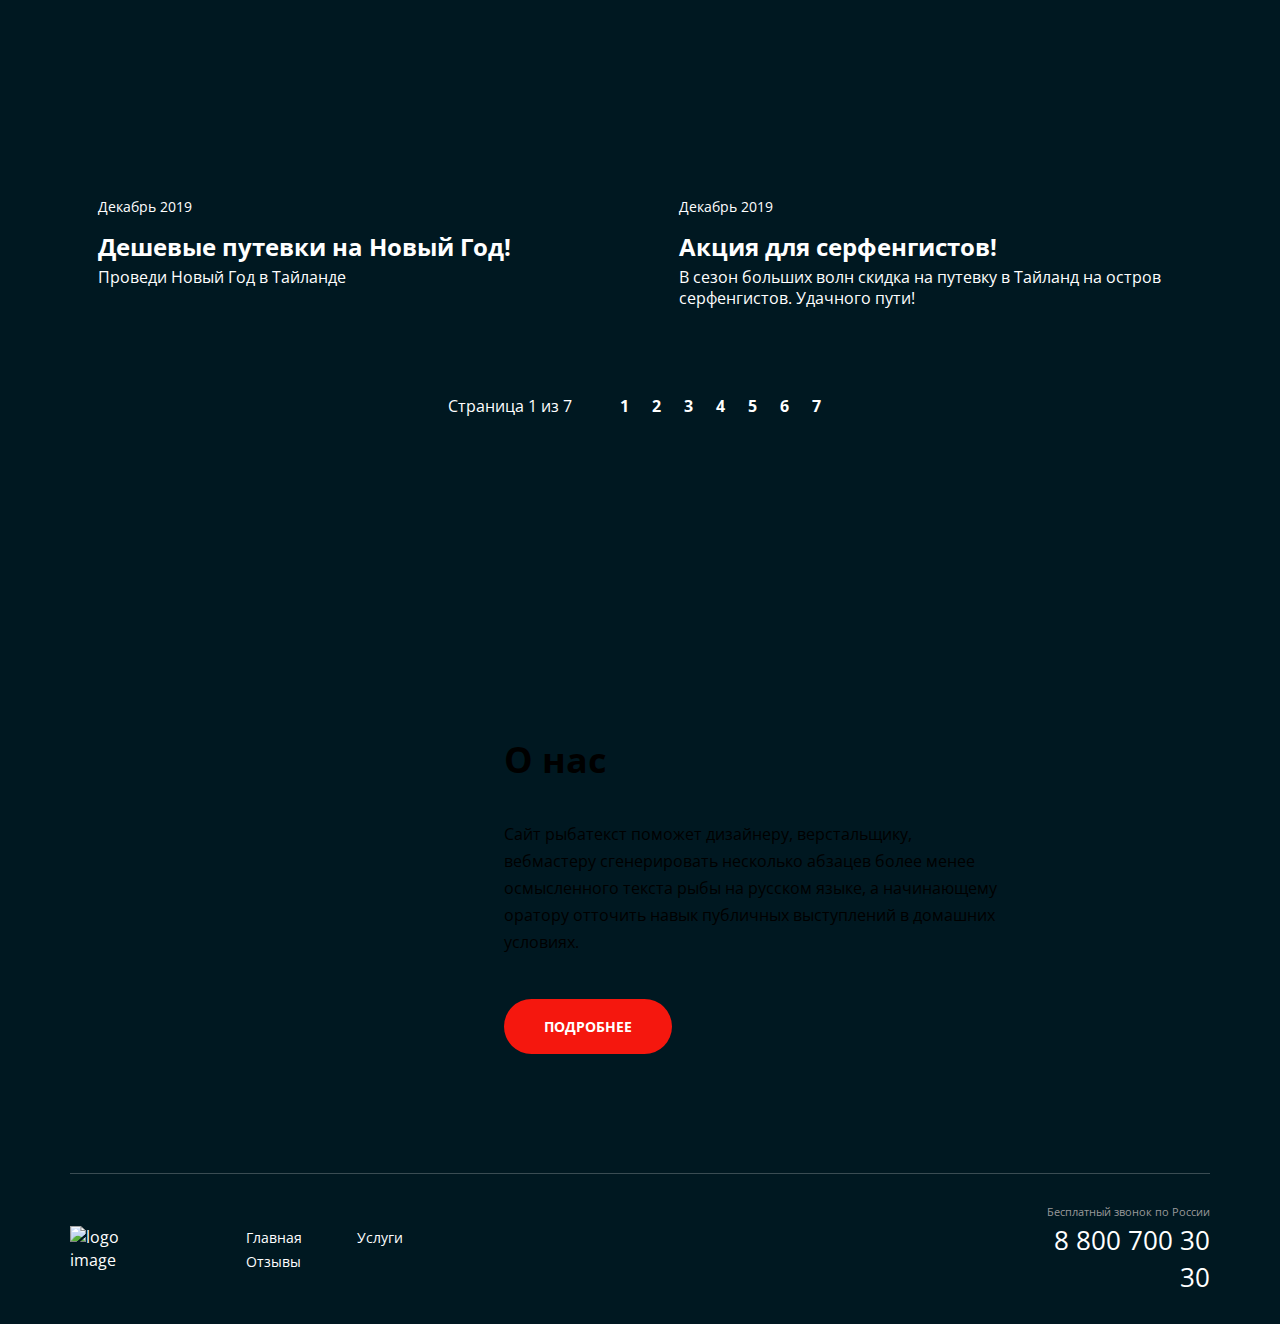
==== commit 54e6d3e2: "Add files via upload" ====
--- a/index.html
+++ b/index.html
@@ -4,11 +4,14 @@
 <head>
     <meta charset="UTF-8">
     <meta http-equiv="X-UA-Compatible" content="IE=edge">
-    <meta name="viewport" content="width=device-width, initial-scale=1.0">
+    <meta name="viewport" content="width=1200, initial-scale=1.0">
     <title>Document</title>
     <link rel="preconnect" href="https://fonts.googleapis.com">
     <link rel="preconnect" href="https://fonts.gstatic.com" crossorigin>
     <link href="https://fonts.googleapis.com/css2?family=Open+Sans:wght@400;700&display=swap" rel="stylesheet">
+    <link rel="stylesheet" href="https://cdnjs.cloudflare.com/ajax/libs/normalize/8.0.1/normalize.min.css"
+        integrity="sha512-NhSC1YmyruXifcj/KFRWoC561YpHpc5Jtzgvbuzx5VozKpWvQ+4nXhPdFgmx8xqexRcpAglTj9sIBWINXa8x5w=="
+        crossorigin="anonymous" referrerpolicy="no-referrer" />
     <link rel="stylesheet" href="main.css">
 </head>
 
@@ -16,28 +19,31 @@
     <div class="wrapper main-page-wrapper">
         <div class="container">
             <header class="header">
-                <div class="logo">
-                    <a href="#" class="logo__link">
-                        <img src="https://github.com/volodmen/project2/blob/img/img/logoimage.png?raw=true" alt="logo image" class="logo__img">
+                <div class="header__col"><a href="#" class="logo__link">
+                        <img src="https://github.com/volodmen/project2/blob/img/img/logoimage.png?raw=true"
+                            alt="logo image" class="logo__img">
                     </a>
-                </div>
-                <nav class="menu">
-                    <ul class="menu__list">
-                        <li class="menu__item menu__item--active">
-                            <a href="#" class="menu__link">Главная</a>
-                        </li>
-                        <li class="menu__item menu__item--active">
-                            <a href="#" class="menu__link">Услуги</a>
-                        </li>
-                        <li class="menu__item menu__item--active">
-                            <a href="#" class="menu__link">Отзывы</a>
-                        </li>
-                    </ul>
-                </nav>
-                <address class="phones">
-                    <a href="tel:+78007003030" class="phones__number">8 800 700 30 30</a>
-                    <div class="phones__graph">График работы</div>
-                </address>
+                    <nav class="menu">
+                        <ul class="menu__list">
+                            <li class="menu__item">
+                                <a href="https://volodmen.github.io/project2/index.html" class="menu__link">Главная</a>
+                            </li>
+                            <li class="menu__item">
+                                <a href="https://volodmen.github.io/project2/services.html" class="menu__link">Услуги</a>
+                            </li>
+                            <li class="menu__item">
+                                <a href="#" class="menu__link">Отзывы</a>
+                            </li>
+                        </ul>
+                    </nav>
+                </div>
+                <div class="header__col header__col--align--right">
+                    <address class="phones">
+                        <a href="tel:+78007003030" class="phones__number">8 800 700 30 30</a>
+                        <div class="phones__graph">График работы</div>
+                    </address>
+                </div>
+
             </header>
             <main class="main">
                 <section class="preview">
@@ -47,140 +53,129 @@
                         <button class="button">Подробнее</button>
                     </div>
                 </section>
-                <article class="content">
+                <section class="content">
                     <div class="content__section">
                         <div class="content__subtitle">Горящие туры</div>
-                        <img src="https://github.com/volodmen/project2/blob/img/img/flame.png?raw=true" alt="content icon" class="content__subtitle">
+                        <img src="https://github.com/volodmen/project2/blob/img/img/flame.png?raw=true"
+                            alt="content icon" class="content__subtitle">
                     </div>
                     <ul class="content__list">
                         <li class="content__item">
-                            <img src="https://github.com/volodmen/project2/blob/img/img/river.png?raw=true" alt="content image" class="content__image">
+                            <img src="https://github.com/volodmen/project2/blob/img/img/river.png?raw=true"
+                                alt="content image" class="content__image">
                             <div class="content__padding">
                                 <h2 class="content__title">Тайланд</h2>
                                 <ul class="content__item-feature">
-                                    <li class="content__item-offer">
-                                        <ul class="content__item-service">
-                                            <li class="content__item-calendar">
-                                                <img src="https://github.com/volodmen/project2/blob/img/img/calendar.png?raw=true" alt="content image" class="content__image ">
-                                            </li>
-                                            <li class="content__item-calendar">
-                                                <div class="content__item-text ">7- 12 ночей</div>
-                                            </li>
-                                        </ul>
-                                    </li>
-                                    <li class="content__item-offer">
-                                        <ul class="content__item-service">
-                                            <li class="content__item-meal">
-                                                <img src="https://github.com/volodmen/project2/blob/img/img/meal.png?raw=true" alt="content image" class="content__image ">
-                                            </li>
-                                            <li class="content__item-meal">
-                                                <div class="content__item-text ">Завтраки</div>
-                                            </li>
-                                        </ul>
-                                    </li>
-                                </ul>
+                                    <li class="content__item-calendar-meal">
+                                        <img src="https://github.com/volodmen/project2/blob/img/img/calendar.png?raw=true"
+                                            alt="content image" class="content__image ">
+                                    </li>
+                                    <li class="content__item-calendar-meal">
+                                        <div class="content__item-text ">7- 12 ночей</div>
+                                    </li>
+                                    <li class="content__item-calendar-meal">
+                                        <img src="https://github.com/volodmen/project2/blob/img/img/meal.png?raw=true"
+                                            alt="content image" class="content__image ">
+                                    </li>
+                                    <li class="content__item-calendar-meal">
+                                        <div class="content__item-text ">Завтраки</div>
+                                    </li>
+                                </ul>
+
                                 <div class="content__text">Равным образом постоянное обеспечение нашей деятельности
                                     позволяет
                                     оценить значение систем массового участия.</div>
                                 <div class="content__button">
-                                    <button class="button button--border">Смотреть</button>
+                                    <button class="button button--border button--tour">Смотреть</button>
                                 </div>
                             </div>
                         </li>
                         <li class="content__item">
-                            <img src="https://github.com/volodmen/project2/blob/img/img/pool.png?raw=true" alt="content image" class="content__image">
+                            <img src="https://github.com/volodmen/project2/blob/img/img/pool.png?raw=true"
+                                alt="content image" class="content__image">
                             <div class="content__padding">
                                 <h2 class="content__title">Бали</h2>
                                 <ul class="content__item-feature">
-                                    <li class="content__item-offer">
-                                        <ul class="content__item-service">
-                                            <li class="content__item-calendar">
-                                                <img src="https://github.com/volodmen/project2/blob/img/img/calendar.png?raw=true" alt="content image" class="content__image ">
-                                            </li>
-                                            <li class="content__item-calendar">
-                                                <div class="content__item-text ">7- 12 ночей</div>
-                                            </li>
-                                        </ul>
-                                    </li>
-                                    <li class="content__item-offer">
-                                        <ul class="content__item-service">
-                                            <li class="content__item-meal">
-                                                <img src="https://github.com/volodmen/project2/blob/img/img/meal.png?raw=true" alt="content image" class="content__image ">
-                                            </li>
-                                            <li class="content__item-meal">
-                                                <div class="content__item-text ">Завтраки</div>
-                                            </li>
-                                        </ul>
+                                    <li class="content__item-calendar-meal">
+                                        <img src="https://github.com/volodmen/project2/blob/img/img/calendar.png?raw=true"
+                                            alt="content image" class="content__image ">
+                                    </li>
+                                    <li class="content__item-calendar-meal">
+                                        <div class="content__item-text ">7- 12 ночей</div>
+                                    </li>
+                                    <li class="content__item-calendar-meal">
+                                        <img src="https://github.com/volodmen/project2/blob/img/img/meal.png?raw=true"
+                                            alt="content image" class="content__image ">
+                                    </li>
+                                    <li class="content__item-calendar-meal">
+                                        <div class="content__item-text ">Завтраки</div>
                                     </li>
                                 </ul>
                                 <div class="content__text">Равным образом постоянное обеспечение нашей деятельности
                                     позволяет
                                     оценить значение систем массового участия.</div>
                                 <div class="content__button">
-                                    <button class="button">Смотреть</button>
+                                    <button class="button button--tour">Смотреть</button>
                                 </div>
                             </div>
                         </li>
                         <li class="content__item">
-                            <img src="https://github.com/volodmen/project2/blob/img/img/ocean.png?raw=true" alt="content image" class="content__image">
+                            <img src="https://github.com/volodmen/project2/blob/img/img/ocean.png?raw=true"
+                                alt="content image" class="content__image">
                             <div class="content__padding">
                                 <h2 class="content__title">Индонезия</h2>
                                 <ul class="content__item-feature">
-                                    <li class="content__item-offer">
-                                        <ul class="content__item-service">
-                                            <li class="content__item-calendar">
-                                                <img src="https://github.com/volodmen/project2/blob/img/img/calendar.png?raw=true" alt="content image" class="content__image ">
-                                            </li>
-                                            <li class="content__item-calendar">
-                                                <div class="content__item-text ">7- 12 ночей</div>
-                                            </li>
-                                        </ul>
-                                    </li>
-                                    <li class="content__item-offer">
-                                        <ul class="content__item-service">
-                                            <li class="content__item-meal">
-                                                <img src="https://github.com/volodmen/project2/blob/img/img/meal.png?raw=true" alt="content image" class="content__image ">
-                                            </li>
-                                            <li class="content__item-meal">
-                                                <div class="content__item-text ">Завтраки</div>
-                                            </li>
-                                        </ul>
+                                    <li class="content__item-calendar-meal">
+                                        <img src="https://github.com/volodmen/project2/blob/img/img/calendar.png?raw=true"
+                                            alt="content image" class="content__image ">
+                                    </li>
+                                    <li class="content__item-calendar-meal">
+                                        <div class="content__item-text ">7- 12 ночей</div>
+                                    </li>
+                                    <li class="content__item-calendar-meal">
+                                        <img src="https://github.com/volodmen/project2/blob/img/img/meal.png?raw=true"
+                                            alt="content image" class="content__image ">
+                                    </li>
+                                    <li class="content__item-calendar-meal">
+                                        <div class="content__item-text ">Завтраки</div>
                                     </li>
                                 </ul>
                                 <div class="content__text">Равным образом постоянное обеспечение нашей деятельности
                                     позволяет
                                     оценить значение систем массового участия.</div>
                                 <div class="content__button">
-                                    <button class="button button--border">Смотреть</button>
+                                    <button class="button button--border button--tour">Смотреть</button>
                                 </div>
                             </div>
                         </li>
                     </ul>
-
-                </article>
+                </section>
                 <div class="news">
                     <h2 class="news__title">Новости и акции</h2>
                     <ul class="news__list">
-                        <li class="news__item">
-                            <img src="https://github.com/volodmen/project2/blob/img/img/plain.png?raw=true" alt="news image" class="news__image">
-                            <div class="news__content">
-                                <div class="news__date">
-                                    <span class="news__date-month">Декабрь</span>
-                                    <span class="news__date-year">2019</span>
-                                </div>
-                                <div class="news__subtitle">Дешевые путевки на Новый Год!</div>
-                                <div class="news__info">Проведи Новый Год в Тайланде</div>
-                            </div>
-                        </li>
-                        <li class="news__item">
-                            <img src="https://github.com/volodmen/project2/blob/img/img/Surfer.png?raw=true" alt="news image" class="news__image">
-                            <div class="news__content">
-                                <div class="news__date">
-                                    <span class="news__date-month">Декабрь</span>
-                                    <span class="news__date-year">2019</span>
-                                </div>
-                                <div class="news__subtitle">Акция для серфенгистов!</div>
-                                <div class="news__info">В сезон больших волн скидка на путевку в Тайланд на остров
+                        <li class="news__item single-news">
+                            <img src="https://github.com/volodmen/project2/blob/img/img/plain.png?raw=true"
+                                alt="news image" class="single-news__image">
+                            <div class="single-news__content">
+                                <div class="single-news__date">
+                                    <span class="single-news__date-month">Декабрь</span>
+                                    <span class="single-news__date-year">2019</span>
+                                </div>
+                                <div class="single-news__subtitle">Дешевые путевки на Новый Год!</div>
+                                <div class="single-news__info">Проведи Новый Год в Тайланде</div>
+                            </div>
+                        </li>
+                        <li class="news__item single-news">
+                            <img src="https://github.com/volodmen/project2/blob/img/img/Surfer.png?raw=true"
+                                alt="news image" class="single-news__image">
+                            <div class="single-news__content">
+                                <div class="single-news__date">
+                                    <span class="single-news__date-month">Декабрь</span>
+                                    <span class="single-news__date-year">2019</span>
+                                </div>
+                                <div class="single-news__subtitle">Акция для серфенгистов!</div>
+                                <div class="single-news__info">В сезон больших волн скидка на путевку в Тайланд на
+                                    остров
                                     серфенгистов.
                                     Удачного пути!</div>
                             </div>
@@ -245,48 +240,52 @@
             </main>
             <footer class="footer-container">
                 <div class="container footer-container__content">
-                    <d class="footer">
+                    <div class="footer">
+
                         <div class="logo">
                             <a href="#" class="logo__link">
-                                <img src="https://github.com/volodmen/project2/blob/img/img/logoimage.png?raw=true" alt="logo image" class="logo__img">
+                                <img src="https://github.com/volodmen/project2/blob/img/img/logoimage.png?raw=true"
+                                    alt="logo image" class="logo__img">
                             </a>
                         </div>
                         <nav class="menu">
                             <ul class="menu__list">
                                 <li class="menu__item">
-                                    <a href="#" class="menu__link">Главная</a>
+                                    <a href="https://volodmen.github.io/project2/index.html" class="menu__link">Главная</a>
                                 </li>
                                 <li class="menu__item">
-                                    <a href="#" class="menu__link">Услуги</a>
+                                    <a href="https://volodmen.github.io/project2/services.html" class="menu__link">Услуги</a>
                                 </li>
                                 <li class="menu__item">
                                     <a href="#" class="menu__link">Отзывы</a>
                                 </li>
                             </ul>
                         </nav>
-                            <ul class="socials__list">
-                                <li class="socials__item socials__item--icon--telegram">
-                                    <a href="#" class="socials__link"></a>
-                                </li>
-                                <li class="socials__item socials__item--icon--vk">
-                                    <a href="#" class="socials__link"></a>
-                                </li>
-                                <li class="socials__item socials__item--icon--facebook">
-                                    <a href="#" class="socials__link"></a>
-                                </li>
-                                <li class="socials__item socials__item--icon--instagram">
-                                    <a href="#" class="socials__link"></a>
-                                </li>
-                            </ul>
-                        <address class="phones">
-                            <div class="phones__desc">Бесплатный звонок по России</div>
-                            <a href="tel:+78007003030" class="phones__number">8 800 700 30 30</a>
-                        </address>
-                    </div>
-
-                </div>
-
-
+                        <div class="footer__col footer__col--align--right">
+                            <div class="socials">
+                                <ul class="socials__list">
+                                    <li class="socials__item socials__item--icon--telegram">
+                                        <a href="#" class="socials__link"></a>
+                                    </li>
+                                    <li class="socials__item socials__item--icon--vk">
+                                        <a href="#" class="socials__link"></a>
+                                    </li>
+                                    <li class="socials__item socials__item--icon--facebook">
+                                        <a href="#" class="socials__link"></a>
+                                    </li>
+                                    <li class="socials__item socials__item--icon--instagram">
+                                        <a href="#" class="socials__link"></a>
+                                    </li>
+                                </ul>
+                            </div>
+                            <address class="phones">
+                                <div class="phones__desc ">Бесплатный звонок по России</div>
+                                <a href="tel:+78007003030" class="phones__number">8 800 700 30 30</a>
+                            </address>
+                        </div>
+
+                    </div>
+                </div>
             </footer>
         </div>
     </div>
--- a/main.css
+++ b/main.css
@@ -0,0 +1,596 @@
+*{
+    box-sizing: border-box;
+    color: #ffffff;
+    font-family: "open Sans", sans-serif;
+    font-weight: 400;
+
+}
+img{
+    display: block;
+
+}
+body, html{
+    height: 100%;
+    width: 100%;
+}
+
+body{
+    margin: 0;
+    overflow-x: hidden;
+    background: #001821;
+    font-size: 16px;
+    line-height: 1.42;
+    -webkit-font-smoothing: antialiased;
+    -moz-osx-font-smoothing: grayscale;
+}
+.wrapper{
+    display: flex;
+    flex-direction: column;
+    min-height: 100%;
+    width: 100%;
+    overflow: hidden;
+    min-width: 1200px;
+
+    
+}
+.main-page-wrapper{
+    background: url("https://github.com/volodmen/project2/blob/img/img/1.png?raw=true")center top no-repeat, 
+    url("https://github.com/volodmen/project2/blob/img/img/2.png?raw=true")center bottom 165px no-repeat;
+
+}
+
+ul,li{
+    padding: 0;
+    margin:0;
+    list-style: none;
+}
+a{
+    text-decoration: none;
+
+}
+button{
+    background: transparent;
+    padding: 0;
+    outline: none;
+    border: 2px solid transparent;
+}
+p{
+    margin: 0;
+}
+h1,h2,h3,h4,h5,h6{
+    margin: 0;
+}
+.container{
+    width: 1140px;
+    margin: 0 auto;
+}
+.header{
+    padding-top: 22px;
+    margin-bottom: 120px;
+    display: flex;
+    justify-content: space-between;
+    align-items: center;
+}
+.header__services{
+    margin-bottom: -10px;
+}
+.header__col{
+    display: flex;
+    align-items: center;
+}
+.header__col--align--right{
+    justify-content: flex-end;
+}
+.logo__link,
+.menu,
+.phones{
+
+}
+.logo__link{
+    display: block;
+    margin-right: 80px;
+}
+.menu{
+}
+.phones{
+    right: 0;
+    top: 26px;
+    font-style: normal;
+    text-align: right;
+}
+.phones__number{
+    text-decoration: none;
+    font-size: 26px;
+    margin-bottom: 4px;
+}
+.phones__graph{
+    font-size: 13px;
+    text-decoration: underline;
+}
+.menu__item{
+    display: inline-block;
+    vertical-align: middle;
+    margin-right: 51px;
+}
+/*.menu__item--active .menu__link{
+    color: #F5170E;
+}*/
+.menu__item:last-child{
+    margin-right: 0;
+}
+.menu__link{
+    font-size: 14px;
+}
+.main{
+    
+    margin-bottom: 53px;
+}
+.preview{
+    text-align: left;
+    margin-bottom: 244px;
+}
+.preview__title{
+    width: 515px;
+    height: 202px;
+    font-weight: 700;
+    font-size: 72px;
+    line-height: 1.34;
+    margin-bottom: 18px;
+}
+.preview__text{
+    font-size: 18px;
+    margin-bottom: 31px;
+}
+button{
+    background: #F5170E;
+    border-radius: 35px;
+    min-width: 168px;
+    min-height: 55px;
+    padding: 0 10px;
+    font-weight: 700;
+    font-size: 14px;
+    text-transform: uppercase;
+    color: #FFFFFF;
+}
+.button--border{
+    color: #F5170E;
+    background: transparent;
+    border-color: #F5170E;
+}
+.content{
+    margin-bottom: 125px;
+}
+.content__section{
+    font-weight: 700;
+    font-size: 36px;
+    margin-bottom: 51px;
+}
+.content__list{
+    display: flex;
+    justify-content: space-between;
+}
+.content__item{
+    min-height: 449px;
+    background: #fff;
+    border-radius: 6px;
+    width: calc(100% /3 - 18px);
+    overflow: hidden;
+}
+.content__title{
+    color: black;
+    font-weight: 700;
+    font-size: 24px;
+    line-height: 37px;
+    margin-bottom: 19px;
+}
+.content__subtitle{
+    display: inline-block;
+    font-weight: 700;
+}
+
+.content__padding{
+    padding: 26px 22px;
+}
+.content__item-sevice{
+
+
+}
+.content__item-feature{
+    display: flex;
+    justify-content: space-around;
+    margin-bottom: 16px;
+}
+.content__item-calendar-meal{
+    vertical-align: top;
+    width: 126;
+    margin-left: -36px;
+    margin-right: -29px;
+}
+.content__item-calendar-meal:last-child{
+    margin-right: 0;
+}
+.content__item-text{
+    right: 0px;
+    left: 0px;
+    color: #666666;
+}
+.content__text{
+    color: #666666;
+    vertical-align: top;
+    width: 324px;
+    min-height: 63px;
+    font-size: 14px;
+    margin-bottom: 25px;
+    line-height: 21px;
+}
+.button--tour{
+    min-width: 138px;
+
+}
+
+.content__item:last-child{
+    margin-right: 0;
+}
+.content__item-offer{
+    display: inline-block;
+    vertical-align: top;
+    margin-right: 0px;
+}
+.news{
+    margin-bottom: 146px;
+}
+.news__title{
+    font-weight: 700;
+    font-size: 36px;
+    line-height: 49px;
+    margin-bottom: 52px;
+}
+.news__list{
+    display: flex;
+    margin-bottom: 46px;
+}
+.news__item{
+    width: 555px;
+    min-height: 394px;
+    border: 0px solid #fff;
+    position: relative;
+    margin-right: 2%;
+    flex: 1;
+}
+.news__item:last-child{
+    margin-right: 0;
+}
+.single-news__content{
+    position: absolute;
+    bottom: 25px;
+    padding: 0 28px;
+    min-height: 123px;
+}
+.single-news__date{
+    font-weight: 400;
+    font-size: 14px;
+    line-height: 21px;
+    margin-bottom: 12px;
+}
+.single-news__subtitle{
+    font-weight: 700;
+    font-size: 24px;
+    line-height: 36px;
+    margin-bottom: 2px;
+}
+.single-news__info{
+    font-weight: 400;
+    font-size: 16px;
+    line-height: 21px;
+}
+.paginator{
+    display: flex;
+    justify-content: center;
+    align-items: center;
+}
+.paginator--theme--light{
+    color: #000;
+    margin-bottom: 43px;
+}
+.paginator__item--active{
+
+}
+.paginator__display{
+    font-weight: 400;
+    font-size: 16px;
+    line-height: 20px;
+    margin-right: 36px;
+}
+.paginator__list{
+    display: flex;
+    align-items: center;
+}
+
+
+.paginator__item{
+    text-align: center;
+
+}
+.paginator--theme--light .paginator__item--active .paginator__link{
+    color: #FFFFFF;
+    background: #F5170E;
+}
+.paginator--theme--light .paginator__link:hover{
+    color: #FFFFFF;
+    background: #F5170E;
+}
+.paginator__link{
+    display: inline-block;
+    height: 32px;
+    width: 32px;
+    border-radius: 50%;
+    text-decoration: none;
+    background: transparent;
+    line-height: 32px;
+    transition: 0.4s;
+    font-weight: 700;
+}
+.paginator__link:hover{
+    background: #ffffff;
+    color: #F5170E;
+    font-weight: 700;
+}
+.about{
+    display: flex;
+}
+.about:before, .about__desc{
+
+}
+.about:before{
+    display: block;
+    content: "";
+    width: 490px;
+    height: 505px;
+    background: url("https://github.com/volodmen/project2/blob/img/img/gates.png?raw=true") center center / cover no-repeat; 
+}
+.about__desc{
+    background: url("https://github.com/volodmen/project2/blob/img/img/mountains.png?raw=true");
+    padding: 70px 202px 70px 80px;
+    max-width: 785px;
+    height: 455px;
+    margin-left: -136px;
+    margin-top: 97px;
+}
+.about__title{
+    font-weight: 700;
+    font-size: 36px;
+    line-height: 49px;
+    margin-bottom: 37px;
+    color: #000;
+}
+.about__desc-text{
+    margin-bottom: 43px;
+    width: 502px;
+    height: 135px;
+}
+.about__desc-text p{
+    margin-bottom: 20px;
+    color: #000;
+    font-size: 16px;
+line-height: 27px;
+}
+.about__desc-text p:last-child{
+    margin-bottom: 0;
+}
+.footer-container__content{
+    border-top: 1px solid #ffffff3a;
+    margin-top: auto;
+    
+}
+.footer-container__section{
+    height: 132px;
+
+}
+
+.footer{
+    height: 150px;
+    position: relative;
+    display: flex;
+    align-items: center;
+    justify-content: space-between;
+}
+.footer__col{
+    display: flex;
+    align-items: center;
+}
+.footer__col--align--right{
+    justify-content: flex-end;
+}
+.socials{
+    margin-right: 74px;
+    margin-left: 274px;
+}
+.socials__list{
+    top:49px;
+    right: 300px;
+
+}
+.socials__item{
+    display: inline-block;
+    vertical-align: middle;
+    margin-right: 5px;
+}
+.socials__item:last-child{
+    margin-right: 0;
+}
+.socials__link{
+    display: block;
+    text-decoration: none;
+    width: 36px;
+    height: 36px;
+    background: center center no-repeat;
+}
+.socials__item--icon--telegram .socials__link{
+    background-image: url("https://github.com/volodmen/project2/blob/img/img/telegram.png?raw=true");
+}
+.socials__item--icon--vk .socials__link{
+    background-image: url("https://github.com/volodmen/project2/blob/img/img/vk.png?raw=true");
+}
+.socials__item--icon--facebook .socials__link{
+    background-image: url("https://github.com/volodmen/project2/blob/img/img/f.png?raw=true");
+}
+.socials__item--icon--instagram .socials__link{
+    background-image: url("https://github.com/volodmen/project2/blob/img/img/in.png?raw=true");
+}
+.phones__desc{
+    line-height: 20px;
+    color: #999;
+    font-size: 11px;
+    line-height: 20px;
+}
+.top-line{
+    min-height: 386px;
+    background: url(https://github.com/volodmen/project2/blob/main/project2/img/headline1.png?raw=true) center top no-repeat;
+    display: flex;
+    flex-direction: column;
+    padding-bottom: 0;
+}
+.top-line__container{
+    display: flex;
+    flex: 1;
+    flex-direction: column;
+    justify-content: space-between;
+}
+.page-title{
+    font-size: 72px;
+    line-height: 1;
+    font-weight: bold;
+}
+.breadcrumbs__list{
+    display: flex;
+    align-items: center;
+}
+.breadcrumbs__item{
+    display: flex;
+    align-items: center;
+    padding-left: 2px;
+}
+.breadcrumbs__item:first-child {
+    padding-left: 0px;
+}
+.breadcrumbs__item--active .breadcrumbs__link{
+    color:#9A9A9A;
+    text-decoration: none;
+}
+.breadcrumbs__item:after{
+    padding-left: 2px;
+    content: "/";
+    color: #9A9A9A;
+}
+.breadcrumbs__item:last-child:after {
+    display: none;
+}
+.breadcrumbs__link{
+    color:#9A9A9A;
+    font-size: 14px;
+}
+.page-content{
+    background: #FFFFFF;
+    color: #303030; 
+}
+.services{
+    display: flex;
+    list-style: none;
+    flex-direction: column;
+    margin-top: 120px;
+    margin-bottom:12px;
+}
+.services__item{
+    margin-bottom: 50px;
+
+}
+.services__desc{
+
+    display: flex;
+}
+.services__img{
+    width: 460px;
+    height: 333px;
+    margin-right: 57px;
+}
+.services__content{
+    flex: 1;
+    padding-top: 12px;
+}
+.services__subtitle{
+    font-size: 36px;
+    font-weight: bold;
+    color: #303030; 
+    margin-bottom: 28px;
+}
+.services__title{
+    margin-bottom: 46px;
+    line-height: 1.7;
+    width: 652px;
+    height: 139px;
+}
+.services__title p{
+    color: #303030;
+    font-weight: 400;
+    font-size: 16px;
+    line-height: 27px;
+}
+.btn{
+    background: #F5170E;
+    border-radius: 35px;
+    min-width: 168px;
+    min-height: 55px;
+    padding: 18px 39px;
+    font-weight: 700;
+    font-size: 14px;
+    text-transform: uppercase;
+    color: #FFFFFF;
+}
+.btn--color--white{
+    color: #F5170E;
+    background: transparent;
+    border-color: #F5170E;
+    border: 2px solid #F5170E;
+}
+.inner__section{
+    background: #F4F5F5;
+    color: #1A1B1E;
+    padding: 83px 0;
+
+}
+.inner-section--bg--grey{
+    background: #F4F5F5;
+}
+.inner-section__title{
+    font-weight: 700;
+    font-size: 48px;
+    line-height: 65px;
+    margin-bottom: 75px;
+    color: #1A1B1E;
+    margin-top: 88px;
+    margin-bottom: 85px;
+}
+.partners{
+    display: flex;
+    flex-wrap: wrap;
+    margin-left: -22px;
+    align-items:center;
+    margin-bottom: 44px;
+}
+.partners__item{
+    margin-left: 20px;
+    margin-bottom: 69px;
+
+
+}
+.partners__item:nth-child(4n+1){
+    margin-left: 0;
+}
+
+.partners__logo{
+    text-decoration: none;
+    display: flex;
+    width: 270px;
+    align-items: center;
+    justify-content: center;
+}
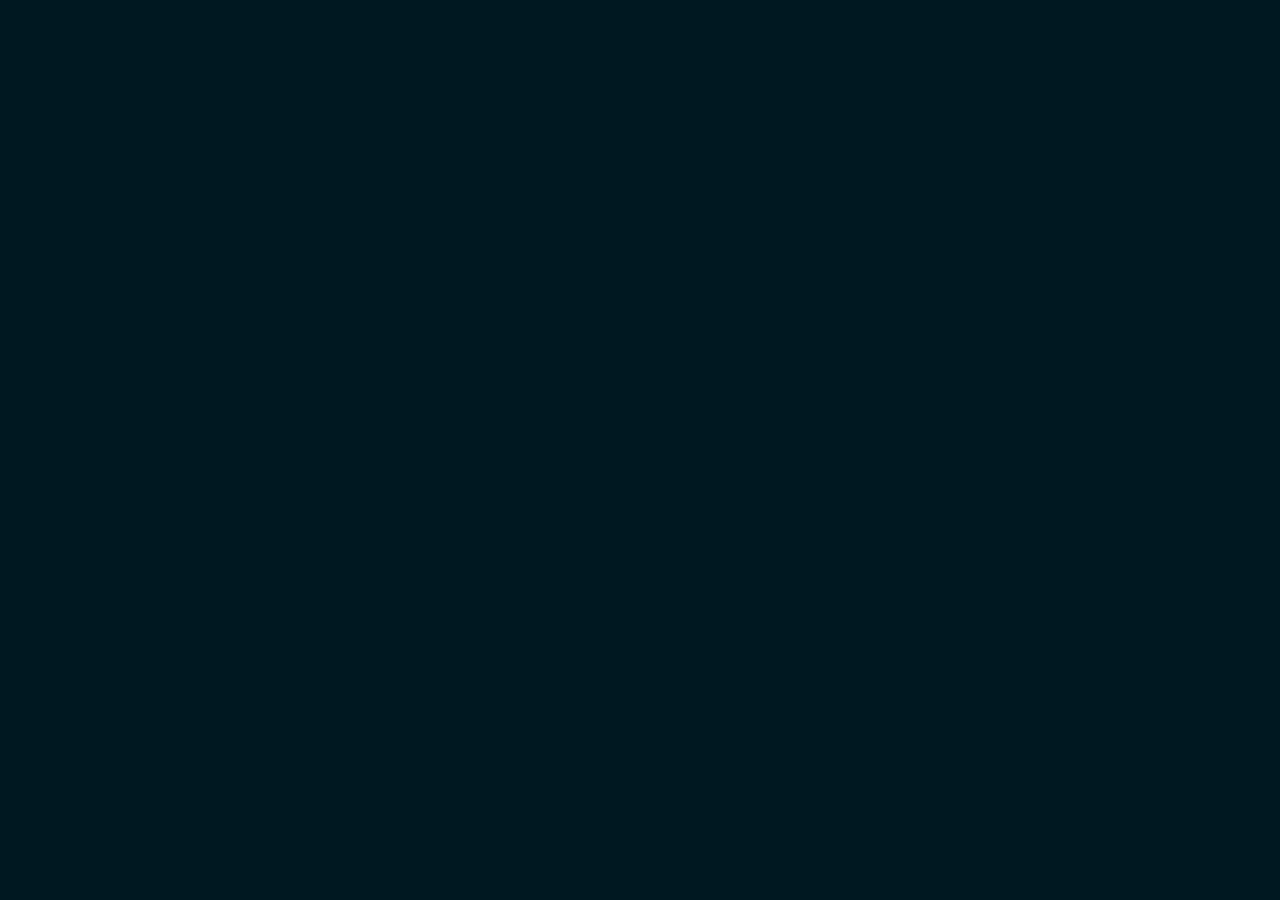
==== commit 9401262e: "Add files via upload" ====
--- a/index.html
+++ b/index.html
@@ -8,7 +8,7 @@
     <title>Document</title>
     <link rel="preconnect" href="https://fonts.googleapis.com">
     <link rel="preconnect" href="https://fonts.gstatic.com" crossorigin>
-    <link href="https://fonts.googleapis.com/css2?family=Open+Sans:wght@400;700&display=swap" rel="stylesheet">
+    <link href="https://fonts.googleapis.com/css2?family=Open+Sans:wght@400;600;700&display=swap" rel="stylesheet">
     <link rel="stylesheet" href="https://cdnjs.cloudflare.com/ajax/libs/normalize/8.0.1/normalize.min.css"
         integrity="sha512-NhSC1YmyruXifcj/KFRWoC561YpHpc5Jtzgvbuzx5VozKpWvQ+4nXhPdFgmx8xqexRcpAglTj9sIBWINXa8x5w=="
         crossorigin="anonymous" referrerpolicy="no-referrer" />
@@ -16,277 +16,13 @@
 </head>
 
 <body>
-    <div class="wrapper main-page-wrapper">
-        <div class="container">
-            <header class="header">
-                <div class="header__col"><a href="#" class="logo__link">
-                        <img src="https://github.com/volodmen/project2/blob/img/img/logoimage.png?raw=true"
-                            alt="logo image" class="logo__img">
-                    </a>
-                    <nav class="menu">
-                        <ul class="menu__list">
-                            <li class="menu__item">
-                                <a href="https://volodmen.github.io/project2/index.html" class="menu__link">Главная</a>
-                            </li>
-                            <li class="menu__item">
-                                <a href="https://volodmen.github.io/project2/services.html" class="menu__link">Услуги</a>
-                            </li>
-                            <li class="menu__item">
-                                <a href="#" class="menu__link">Отзывы</a>
-                            </li>
-                        </ul>
-                    </nav>
-                </div>
-                <div class="header__col header__col--align--right">
-                    <address class="phones">
-                        <a href="tel:+78007003030" class="phones__number">8 800 700 30 30</a>
-                        <div class="phones__graph">График работы</div>
-                    </address>
-                </div>
-
-            </header>
-            <main class="main">
-                <section class="preview">
-                    <h1 class="preview__title">Авторские туры по Азии</h1>
-                    <div class="preview__text">Открой для себя Азию</div>
-                    <div class="preview__button">
-                        <button class="button">Подробнее</button>
-                    </div>
-                </section>
-                <section class="content">
-                    <div class="content__section">
-                        <div class="content__subtitle">Горящие туры</div>
-                        <img src="https://github.com/volodmen/project2/blob/img/img/flame.png?raw=true"
-                            alt="content icon" class="content__subtitle">
-                    </div>
-                    <ul class="content__list">
-                        <li class="content__item">
-                            <img src="https://github.com/volodmen/project2/blob/img/img/river.png?raw=true"
-                                alt="content image" class="content__image">
-                            <div class="content__padding">
-                                <h2 class="content__title">Тайланд</h2>
-                                <ul class="content__item-feature">
-                                    <li class="content__item-calendar-meal">
-                                        <img src="https://github.com/volodmen/project2/blob/img/img/calendar.png?raw=true"
-                                            alt="content image" class="content__image ">
-                                    </li>
-                                    <li class="content__item-calendar-meal">
-                                        <div class="content__item-text ">7- 12 ночей</div>
-                                    </li>
-                                    <li class="content__item-calendar-meal">
-                                        <img src="https://github.com/volodmen/project2/blob/img/img/meal.png?raw=true"
-                                            alt="content image" class="content__image ">
-                                    </li>
-                                    <li class="content__item-calendar-meal">
-                                        <div class="content__item-text ">Завтраки</div>
-                                    </li>
-                                </ul>
-
-                                <div class="content__text">Равным образом постоянное обеспечение нашей деятельности
-                                    позволяет
-                                    оценить значение систем массового участия.</div>
-                                <div class="content__button">
-                                    <button class="button button--border button--tour">Смотреть</button>
-                                </div>
-                            </div>
-                        </li>
-                        <li class="content__item">
-                            <img src="https://github.com/volodmen/project2/blob/img/img/pool.png?raw=true"
-                                alt="content image" class="content__image">
-                            <div class="content__padding">
-                                <h2 class="content__title">Бали</h2>
-                                <ul class="content__item-feature">
-                                    <li class="content__item-calendar-meal">
-                                        <img src="https://github.com/volodmen/project2/blob/img/img/calendar.png?raw=true"
-                                            alt="content image" class="content__image ">
-                                    </li>
-                                    <li class="content__item-calendar-meal">
-                                        <div class="content__item-text ">7- 12 ночей</div>
-                                    </li>
-                                    <li class="content__item-calendar-meal">
-                                        <img src="https://github.com/volodmen/project2/blob/img/img/meal.png?raw=true"
-                                            alt="content image" class="content__image ">
-                                    </li>
-                                    <li class="content__item-calendar-meal">
-                                        <div class="content__item-text ">Завтраки</div>
-                                    </li>
-                                </ul>
-                                <div class="content__text">Равным образом постоянное обеспечение нашей деятельности
-                                    позволяет
-                                    оценить значение систем массового участия.</div>
-                                <div class="content__button">
-                                    <button class="button button--tour">Смотреть</button>
-                                </div>
-                            </div>
-                        </li>
-                        <li class="content__item">
-                            <img src="https://github.com/volodmen/project2/blob/img/img/ocean.png?raw=true"
-                                alt="content image" class="content__image">
-                            <div class="content__padding">
-                                <h2 class="content__title">Индонезия</h2>
-                                <ul class="content__item-feature">
-                                    <li class="content__item-calendar-meal">
-                                        <img src="https://github.com/volodmen/project2/blob/img/img/calendar.png?raw=true"
-                                            alt="content image" class="content__image ">
-                                    </li>
-                                    <li class="content__item-calendar-meal">
-                                        <div class="content__item-text ">7- 12 ночей</div>
-                                    </li>
-                                    <li class="content__item-calendar-meal">
-                                        <img src="https://github.com/volodmen/project2/blob/img/img/meal.png?raw=true"
-                                            alt="content image" class="content__image ">
-                                    </li>
-                                    <li class="content__item-calendar-meal">
-                                        <div class="content__item-text ">Завтраки</div>
-                                    </li>
-                                </ul>
-                                <div class="content__text">Равным образом постоянное обеспечение нашей деятельности
-                                    позволяет
-                                    оценить значение систем массового участия.</div>
-                                <div class="content__button">
-                                    <button class="button button--border button--tour">Смотреть</button>
-                                </div>
-                            </div>
-                        </li>
-                    </ul>
-                </section>
-                <div class="news">
-                    <h2 class="news__title">Новости и акции</h2>
-                    <ul class="news__list">
-                        <li class="news__item single-news">
-                            <img src="https://github.com/volodmen/project2/blob/img/img/plain.png?raw=true"
-                                alt="news image" class="single-news__image">
-                            <div class="single-news__content">
-                                <div class="single-news__date">
-                                    <span class="single-news__date-month">Декабрь</span>
-                                    <span class="single-news__date-year">2019</span>
-                                </div>
-                                <div class="single-news__subtitle">Дешевые путевки на Новый Год!</div>
-                                <div class="single-news__info">Проведи Новый Год в Тайланде</div>
-                            </div>
-                        </li>
-                        <li class="news__item single-news">
-                            <img src="https://github.com/volodmen/project2/blob/img/img/Surfer.png?raw=true"
-                                alt="news image" class="single-news__image">
-                            <div class="single-news__content">
-                                <div class="single-news__date">
-                                    <span class="single-news__date-month">Декабрь</span>
-                                    <span class="single-news__date-year">2019</span>
-                                </div>
-                                <div class="single-news__subtitle">Акция для серфенгистов!</div>
-                                <div class="single-news__info">В сезон больших волн скидка на путевку в Тайланд на
-                                    остров
-                                    серфенгистов.
-                                    Удачного пути!</div>
-                            </div>
-                        </li>
-                    </ul>
-                    <div class="paginator">
-                        <div class="paginator__display">
-                            Страница
-                            <span class="paginator__display-current">1</span>
-                            из
-                            <span class="paginator__display-current">7</span>
-                        </div>
-                        <ul class="paginator__list">
-                            <li class="paginator__item">
-                                <a href="#" class="paginator__link">1</a>
-                            </li>
-                            <li class="paginator__item">
-                                <a href="#" class="paginator__link">2</a>
-                            </li>
-                            <li class="paginator__item">
-                                <a href="#" class="paginator__link">3</a>
-                            </li>
-                            <li class="paginator__item">
-                                <a href="#" class="paginator__link">4</a>
-                            </li>
-                            <li class="paginator__item">
-                                <a href="#" class="paginator__link">5</a>
-                            </li>
-                            <li class="paginator__item">
-                                <a href="#" class="paginator__link">6</a>
-                            </li>
-                            <li class="paginator__item">
-                                <a href="#" class="paginator__link">7</a>
-                            </li>
-                        </ul>
-                    </div>
-                </div>
-                <section class="section">
-                    <div class="container">
-                        <div class="about">
-                            <div class="about__desc">
-                                <h2 class="about__title">О нас</h2>
-                                <div class="about__desc-text">
-                                    <p>Сайт рыбатекст поможет дизайнеру, верстальщику, вебмастеру сгенерировать
-                                        несколько
-                                        абзацев
-                                        более
-                                        менее осмысленного текста рыбы на русском языке, а начинающему оратору отточить
-                                        навык
-                                        публичных
-                                        выступлений в домашних условиях.</p>
-                                </div>
-                                <div class="about__button">
-                                    <button class="button">Подробнее</button>
-                                </div>
-                            </div>
-                        </div>
-                    </div>
-
-                </section>
-
-            </main>
-            <footer class="footer-container">
-                <div class="container footer-container__content">
-                    <div class="footer">
-
-                        <div class="logo">
-                            <a href="#" class="logo__link">
-                                <img src="https://github.com/volodmen/project2/blob/img/img/logoimage.png?raw=true"
-                                    alt="logo image" class="logo__img">
-                            </a>
-                        </div>
-                        <nav class="menu">
-                            <ul class="menu__list">
-                                <li class="menu__item">
-                                    <a href="https://volodmen.github.io/project2/index.html" class="menu__link">Главная</a>
-                                </li>
-                                <li class="menu__item">
-                                    <a href="https://volodmen.github.io/project2/services.html" class="menu__link">Услуги</a>
-                                </li>
-                                <li class="menu__item">
-                                    <a href="#" class="menu__link">Отзывы</a>
-                                </li>
-                            </ul>
-                        </nav>
-                        <div class="footer__col footer__col--align--right">
-                            <div class="socials">
-                                <ul class="socials__list">
-                                    <li class="socials__item socials__item--icon--telegram">
-                                        <a href="#" class="socials__link"></a>
-                                    </li>
-                                    <li class="socials__item socials__item--icon--vk">
-                                        <a href="#" class="socials__link"></a>
-                                    </li>
-                                    <li class="socials__item socials__item--icon--facebook">
-                                        <a href="#" class="socials__link"></a>
-                                    </li>
-                                    <li class="socials__item socials__item--icon--instagram">
-                                        <a href="#" class="socials__link"></a>
-                                    </li>
-                                </ul>
-                            </div>
-                            <address class="phones">
-                                <div class="phones__desc ">Бесплатный звонок по России</div>
-                                <a href="tel:+78007003030" class="phones__number">8 800 700 30 30</a>
-                            </address>
-                        </div>
-
-                    </div>
-                </div>
-            </footer>
+    <div class="welcome">
+        <div class="welcome__container">
+            <div class="central central--asia">
+                <img src="https://github.com/volodmen/project2/blob/img/img/лого.png?raw=true" alt="asia logo" class="central__logo">
+                <div class="central__desc">Открой для себя Азию</div>
+                <a href="https://volodmen.github.io/project2/main.html" class="btn btn--color--red">Войти</a>
+            </div>
         </div>
     </div>
 </body>
--- a/main.css
+++ b/main.css
@@ -53,6 +53,7 @@
     padding: 0;
     outline: none;
     border: 2px solid transparent;
+    cursor: pointer;
 }
 p{
     margin: 0;
@@ -66,10 +67,10 @@
 }
 .header{
     padding-top: 22px;
-    margin-bottom: 120px;
+    margin-bottom: 25px;
     display: flex;
     justify-content: space-between;
-    align-items: center;
+    align-items: baseline;
 }
 .header__services{
     margin-bottom: -10px;
@@ -93,6 +94,8 @@
 .menu{
 }
 .phones{
+    display: flex;
+    flex-direction: column;
     right: 0;
     top: 26px;
     font-style: normal;
@@ -101,11 +104,71 @@
 .phones__number{
     text-decoration: none;
     font-size: 26px;
-    margin-bottom: 4px;
+
 }
 .phones__graph{
     font-size: 13px;
     text-decoration: underline;
+    color: #98A4A8;
+
+}
+.dropdown {
+    position: relative;
+    display: inline-block;
+}
+
+.dropdown:hover .phones__graph {
+    color: #fff;
+}
+
+.dropdown:hover .dropdown__menu {
+    left: 0;
+    opacity: 1;
+}
+.dropdown__list{
+    text-align: left;
+}
+.dropdown__item{
+    color: #1E1F20;
+    font-weight: 600;
+    font-size: 13px;
+    line-height: 21px;
+}
+.dropdown__item-bold{
+    font-weight: 700;
+}
+.dropdown__menu {
+    position: relative;
+    background: #EDEDED;
+    border: 1px solid transparent;
+    padding: 12px;
+    width: 157px;
+    height: 68px;
+    top: 100%;
+    margin-top: 8px;
+    opacity: 0;
+    transition: opacity .4s;
+    border-radius: 5px;
+    margin-left: 95px;
+}
+
+.dropdown__menu:before {
+    content: "";
+    display: block;
+    height: 157px;
+    left: 0;
+    right: 0;
+    top: -29px;
+    position: absolute;
+}
+.dropdown__menu::after{
+    content: "";
+    display: inline-block;
+    border: 11px solid transparent;
+    border-bottom-color: #EDEDED;
+    position: absolute;
+    bottom: 100%;
+    left: 93px;
 }
 .menu__item{
     display: inline-block;
@@ -290,7 +353,7 @@
 }
 .paginator--theme--light{
     color: #000;
-    margin-bottom: 43px;
+    margin-bottom: 0px;
 }
 .paginator__item--active{
 
@@ -315,6 +378,13 @@
     color: #FFFFFF;
     background: #F5170E;
 }
+.paginator__item--active--main .paginator__link{
+    background: #FFFFFF;
+    color: #F5170E;
+}
+.paginator__item--active .paginator__link{    
+    color: #FFFFFF;
+    background: #F5170E;}
 .paginator--theme--light .paginator__link:hover{
     color: #FFFFFF;
     background: #F5170E;
@@ -414,6 +484,7 @@
     display: inline-block;
     vertical-align: middle;
     margin-right: 5px;
+    opacity: 0.5;
 }
 .socials__item:last-child{
     margin-right: 0;
@@ -425,6 +496,9 @@
     height: 36px;
     background: center center no-repeat;
 }
+.socials__item:hover{
+    opacity: 1;
+}
 .socials__item--icon--telegram .socials__link{
     background-image: url("https://github.com/volodmen/project2/blob/img/img/telegram.png?raw=true");
 }
@@ -460,6 +534,7 @@
     font-size: 72px;
     line-height: 1;
     font-weight: bold;
+    padding-bottom: 86px;
 }
 .breadcrumbs__list{
     display: flex;
@@ -493,16 +568,21 @@
     background: #FFFFFF;
     color: #303030; 
 }
+.container__page{
+    margin-bottom: 86px;
+}
 .services{
     display: flex;
     list-style: none;
     flex-direction: column;
     margin-top: 120px;
-    margin-bottom:12px;
+    margin-bottom:63px;
 }
 .services__item{
     margin-bottom: 50px;
-
+}
+.services__item:last-child{
+    margin-bottom: 0px;
 }
 .services__desc{
 
@@ -552,6 +632,12 @@
     border-color: #F5170E;
     border: 2px solid #F5170E;
 }
+.btn--color--grey{
+    background: #8E8E8E;
+}
+.btn--color--grey:hover{
+    background: #2B2B2B;
+}
 .inner__section{
     background: #F4F5F5;
     color: #1A1B1E;
@@ -560,32 +646,33 @@
 }
 .inner-section--bg--grey{
     background: #F4F5F5;
+    padding-top: 64px;
+    padding-bottom: 94px;
 }
 .inner-section__title{
     font-weight: 700;
     font-size: 48px;
     line-height: 65px;
-    margin-bottom: 75px;
+    margin-bottom: 56px;
     color: #1A1B1E;
-    margin-top: 88px;
-    margin-bottom: 85px;
 }
 .partners{
     display: flex;
     flex-wrap: wrap;
     margin-left: -22px;
     align-items:center;
-    margin-bottom: 44px;
+
 }
 .partners__item{
     margin-left: 20px;
     margin-bottom: 69px;
-
-
 }
 .partners__item:nth-child(4n+1){
     margin-left: 0;
 }
+.partners__item:nth-last-child(-n+4){
+    margin-bottom: 0px;
+}
 
 .partners__logo{
     text-decoration: none;
@@ -593,4 +680,239 @@
     width: 270px;
     align-items: center;
     justify-content: center;
-}
+    filter: grayscale(100%);
+}
+.partners__logo:hover{
+    filter: grayscale(0);
+}
+.reviews{
+    column-count: 2;
+    column-gap: 30px;
+    margin-bottom: 61px;
+    margin-top: 102px;
+}
+.review{
+    display: inline-flex;
+    flex-direction: column;
+    padding: 50px 30px;
+    background: #F4F5F5;
+}
+.reviews__item{
+    margin-bottom: 16px;
+}
+.review__header{
+    display: flex;
+    align-items: center;
+    margin-bottom: 30px;
+}
+.review__userdata{
+    margin-left: 25px;
+}
+.review__user{
+    display: flex;
+    align-items: center;
+    font-size: 24px;
+    font-weight: 700;
+    color: #2E77A4;
+    margin-bottom: 11px;
+}
+.review__user:after{
+    content: url(img/vk-blue.pnghttps://github.com/volodmen/project2/blob/img/img/vk-blue.png?raw=true);
+    height: 29px;
+    margin-left: 9px;
+}
+.avatar{
+    width: 140px;
+    height: 140px;
+    overflow: hidden;
+    border-radius: 50%;
+}
+.reviews__tags{
+    display: flex;
+    align-items: flex-start;
+
+}
+.tag{
+    font-size: 13px;
+    color: #333;
+    padding: 8px 16px;
+    border-radius: 50px;
+    background: #e6e6e6;
+    font-weight: 700;
+}
+.tag--bg--green{
+    background: #B9EAE4;
+}
+.review__title{
+    font-size: 30px;
+    color: #1A1B1E;
+    font-weight: 700;
+    margin-bottom: 23px;
+}
+.review__content-text{
+    margin-bottom: 50px;
+}
+.review__content-text p{
+    color: #818181;
+}
+.review__date{
+    font-size: 14px;
+    color: #1A1B1E;
+    font-weight: 700;
+}
+.separator{
+    background: #f3baa6 url(https://github.com/volodmen/project2/blob/img/img/Rectangle.png?raw=true)center no-repeat;
+    min-height: 363px;
+    display: flex;
+    flex-direction: column;
+    justify-content: center;
+}
+.separator__content{
+    display: flex;
+    align-items: center;
+    
+}
+.separator__title{
+    font-size: 48px;
+    font-weight: 700;
+    line-height: 1.1;
+    margin-right: 100px;
+}
+.separator__img{
+    margin-top: 22px;
+}
+.form__row{
+    display: flex;
+    margin-bottom: 30px;
+}
+.form__input{
+    flex: 1;
+    margin-right: 30px;
+    background-repeat: 4px;
+    border: none;
+    background: #fff;
+    padding: 22px 30px;
+    font-size: 18px;
+    color: #1A1B1E;
+}
+.form__input::placeholder{
+    color: #666666;
+}
+.form__input:last-child{
+    margin-right: 0px;
+}
+.form__input--textarea{
+    height: 235px;
+}
+.form__controls{
+    display: flex;
+    margin-bottom: 16px;
+}
+.form__controls-title{
+    width: 40%;
+    color: #1A1B1E;
+    font-weight: 400;
+    font-size: 18px;
+    line-height: 25px;
+}
+.controls{
+    flex: 1;
+    display: flex;
+    flex-wrap: wrap;
+}
+.controls__item{
+    margin-bottom: 10px;
+    margin-right: 10px;
+}
+.controls__elem{
+    cursor: pointer;
+}
+.controls__checkbox:checked ~ .controls__tag{
+    background: #B9EAE4;
+}
+.controls__checkbox{
+    display: none;
+}
+.form__btns{
+    display: flex;
+    justify-content:flex-end;
+}
+.form__btn{
+    margin-right: 20px;
+}
+.form__btn:last-child{
+    margin-right: 0px;
+}
+.welcome{
+    display: flex;
+    position: fixed;
+    top: 0;
+    left: 0;
+    width: 100%;
+    height:100%;
+    align-items: center;
+    justify-content: center;
+    background: url(img/bg.pnghttps://github.com/volodmen/project2/blob/img/img/bg.png?raw=true) center bottom / cover no-repeat;
+}
+.welcome__container{
+    display: flex;
+    justify-content: space-evenly;
+    background: url(img/shades.pnghttps://github.com/volodmen/project2/blob/img/img/shades.png?raw=true) center no-repeat;
+    width: 100%;
+    height:100%;
+
+}
+.central{
+    display: flex;
+    flex-direction: column;
+    align-items: center;
+    justify-content: center;
+
+}
+.central__logo{
+    margin-top: 108px;
+
+}
+.central__desc{
+    font-style: normal;
+    font-weight: 400;
+    font-size: 18px;
+    line-height: 25px;
+    margin-bottom: 52px;
+}
+.btn--color--red{
+    display: flex;
+    justify-content: center;
+}
+.central--asia{
+    opacity: 0;
+    animation: zoom .9s ease-in;
+    animation-fill-mode: forwards;
+}
+@keyframes zoom{
+    from{
+        transform: scale(.7);
+    }
+    20%{
+        transform: scale(1.15);
+        
+    }
+    30%{
+        opacity: 1;
+    }
+    40%{
+        transform: scale(.9);
+        
+    }
+    60%{
+        transform: scale(1.1);
+    }
+    80%{
+        transform: scale(.95);
+    }
+    to{
+        opacity: 1;
+        transform: scale(1);
+    }
+}
+
